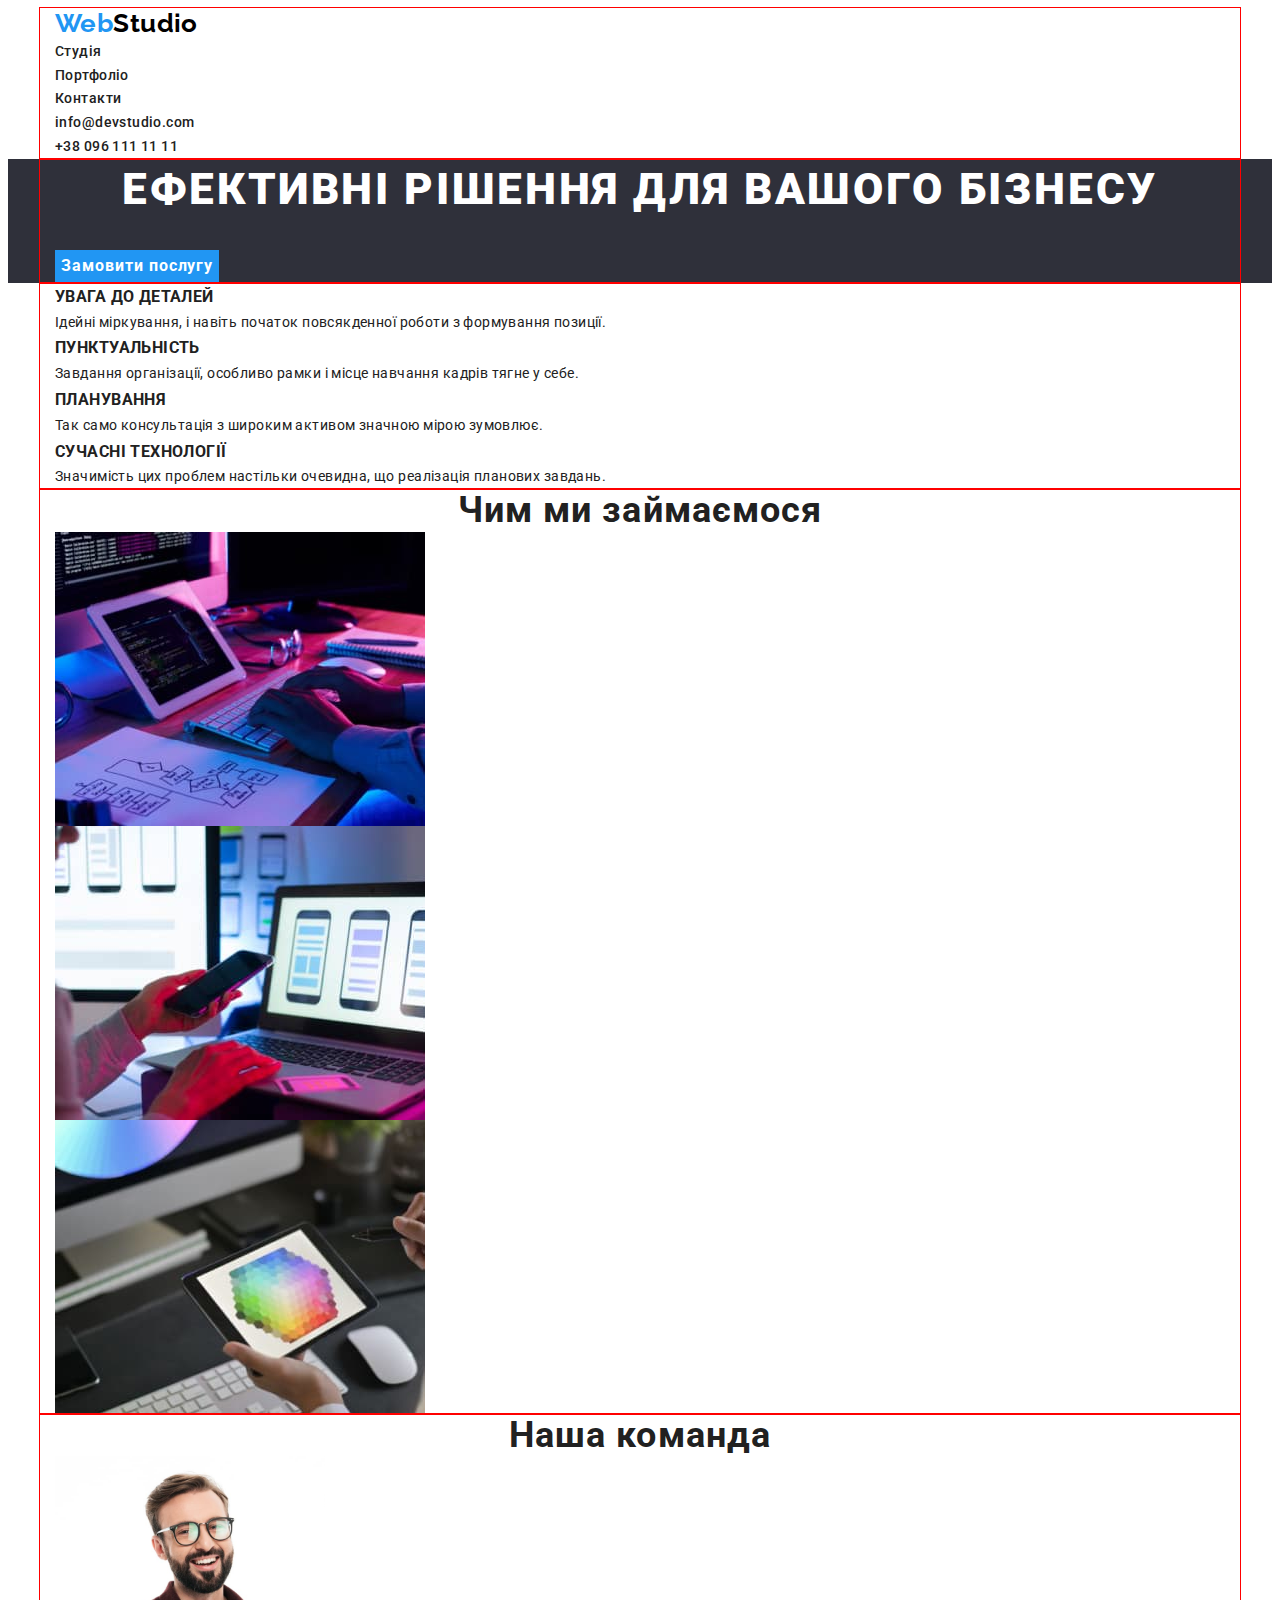
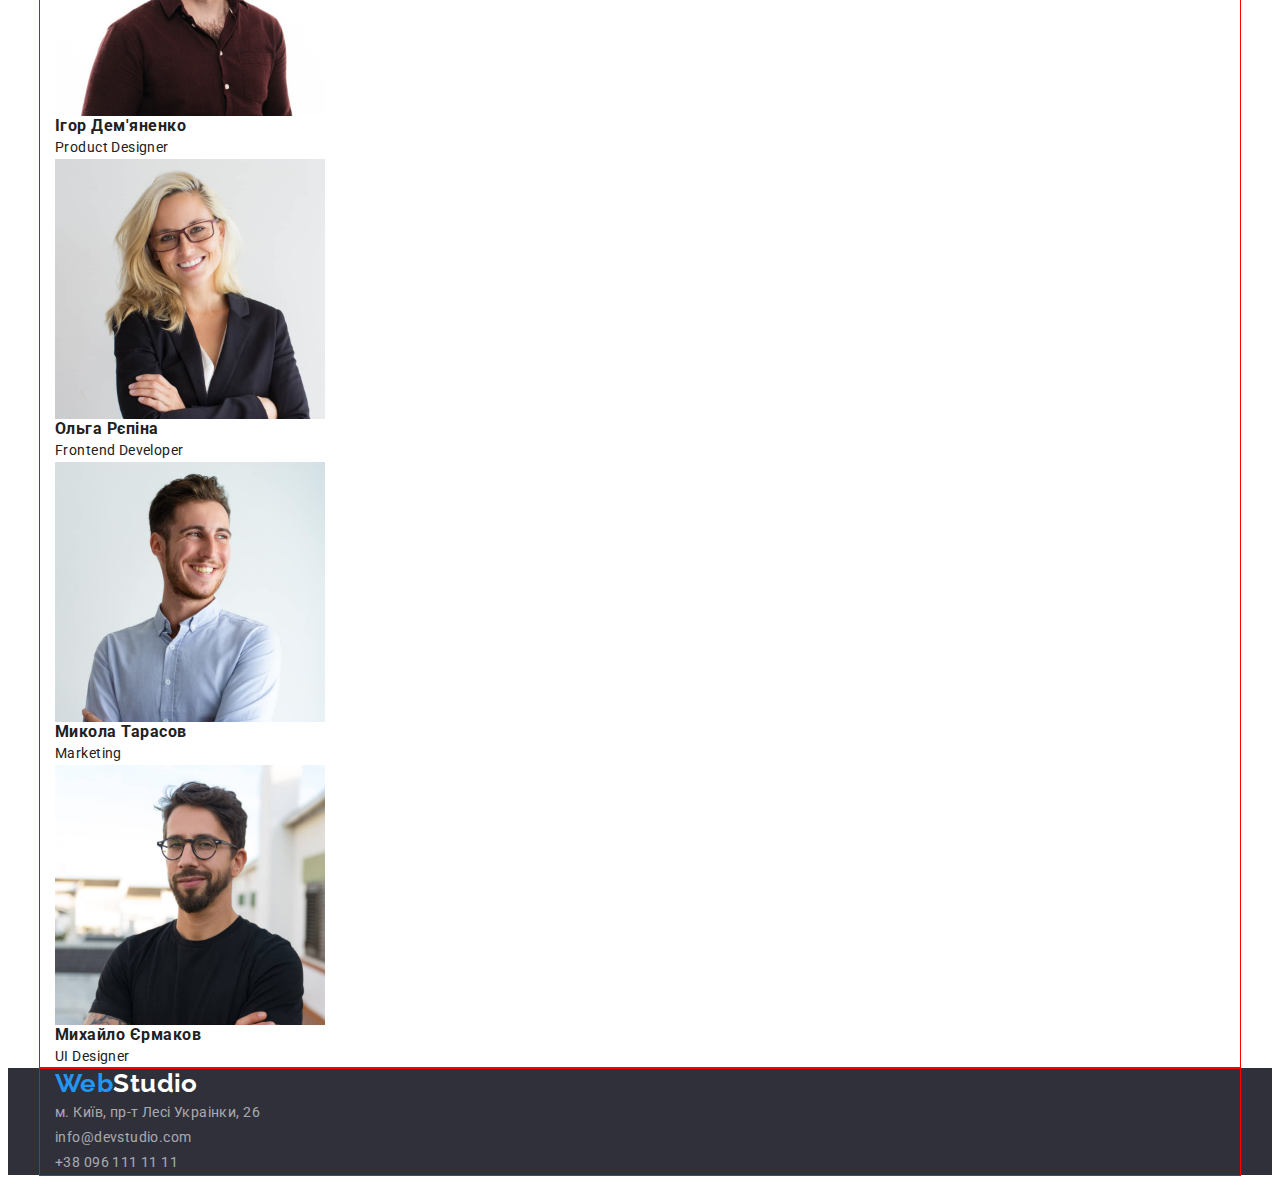
==== index.html @ 38fcde2e "css коменти" ====
<!DOCTYPE html>
<html lang="uk">
  <head>
    <meta charset="UTF-8" />
    <meta http-equiv="X-UA-Compatible" content="IE=edge" />
    <meta name="viewport" content="width=device-width, initial-scale=1.0" />
    <title>WebStudio</title>
    <link rel="preconnect" href="https://fonts.googleapis.com" />
    <link rel="preconnect" href="https://fonts.gstatic.com" crossorigin />
    <link
      href="https://fonts.googleapis.com/css2?family=Raleway:wght@700&family=Roboto:wght@400;500;700;900&display=swap"
      rel="stylesheet"
    />
    <link rel="stylesheet" href="./css/style.css" />
  </head>

  <body>
    <!------------ header ------------->
    <header class="header">
      <div class="container">
        <nav class="header-nav">
          <a class="link logo" href="/"
            >Web<span class="logo-blac">Studio</span></a
          >
          <ul class="list header-list">
            <li class="header-item">
              <a class="link header-link" href="./index.html">Студія</a>
            </li>
            <li class="header-item">
              <a class="link header-link" href="./portfolio.html">Портфоліо</a>
            </li>
            <li class="header-item">
              <a class="link header-link" href="#">Контакти</a>
            </li>
          </ul>
        </nav>
        <ul class="list header-list">
          <li class="header-item">
            <a class="link header-link" href="mailto:info@devstudio.com"
              >info@devstudio.com</a
            >
          </li>
          <li class="header-item">
            <a class="link header-link" href="tel:+380961111111"
              >+38 096 111 11 11</a
            >
          </li>
        </ul>
      </div>
    </header>

    <main>
      <!------------ hero ------------->
      <section class="hero">
        <div class="container">
          <h1 class="hero-title">Ефективні рішення для вашого бізнесу</h1>

          <button class="btn hero-btn" type="button">Замовити послугу</button>
        </div>
      </section>
      <!------------ Features ------------->
      <section class="Features">
        <div class="container">
          <!------------ Невидимий заголовок ----------->
          <h2 class="Features-titel visually-hidden">Наші особливості</h2>
          <ul class="list features-list">
            <li class="features-item">
              <h3 class="features-subtitel">УВАГА ДО ДЕТАЛЕЙ</h3>
              <p class="features-text">
                Ідейні міркування, і навіть початок повсякденної роботи з
                формування позиції.
              </p>
            </li>
            <li class="features-item">
              <h3 class="features-subtitel">ПУНКТУАЛЬНІСТЬ</h3>
              <p class="features-text">
                Завдання організації, особливо рамки і місце навчання кадрів
                тягне у себе.
              </p>
            </li>
            <li class="features-item">
              <h3 class="features-subtitel">ПЛАНУВАННЯ</h3>
              <p class="features-text">
                Так само консультація з широким активом значною мірою зумовлює.
              </p>
            </li>
            <li class="features-item">
              <h3 class="features-subtitel">СУЧАСНІ ТЕХНОЛОГІЇ</h3>
              <p class="features-text">
                Значимість цих проблем настільки очевидна, що реалізація
                планових завдань.
              </p>
            </li>
          </ul>
        </div>
      </section>
      <!------------ workers ------------->
      <section class="workers">
        <div class="container">
          <h2 class="workers-titel">Чим ми займаємося</h2>
          <ul class="list workers-list">
            <li class="workers-item">
              <img
                src="./images/workers/box1.jpg"
                alt="процес роботи над версткою коду сторінки"
                width="370"
              />
            </li>
            <li class="workers-item">
              <img
                src="./images/workers/box2.jpg"
                alt="процес роботи над оформленням сторінки"
                width="370"
              />
            </li>
            <li class="workers-item">
              <img
                src="./images/workers/box3.jpg"
                alt="процес роботи над дизайном сторінки"
                width="370"
              />
            </li>
          </ul>
        </div>
      </section>
      <!------------ team ------------->
      <section class="team">
        <div class="container">
          <h2 class="team-titel">Наша команда</h2>
          <ul class="list team-list">
            <li class="team-item team-background">
              <img
                class="team-img"
                src="./images/team/1img.jpg"
                alt="чоловік в окулярах з бородою в бордовій сорочці"
                width="270"
              />
              <h3 class="team-subtitel">Ігор Дем'яненко</h3>
              <p class="team-text">Product Designer</p>
            </li>
            <li class="team-item team-background">
              <img
                class="team-img"
                src="./images/team/2img.jpg"
                alt="гарна білява жінка в чорному жекеті"
                width="270"
              />
              <h3 class="team-subtitel">Ольга Рєпіна</h3>
              <p class="team-text">Frontend Developer</p>
            </li>
            <li class="team-item team-background">
              <img
                class="team-img"
                src="./images/team/3img.jpg"
                alt="чоловік в блакитній сорочці без окулярів і борди"
                width="270"
              />
              <h3 class="team-subtitel">Микола Тарасов</h3>
              <p class="team-text">Marketing</p>
            </li>
            <li class="team-item team-background">
              <img
                class="team-img"
                src="./images/team/4img.jpg"
                alt="чоловік в окулярах з бородою в чорній футболці"
                width="270"
              />
              <h3 class="team-subtitel">Михайло Єрмаков</h3>
              <p class="team-text">UI Designer</p>
            </li>
          </ul>
        </div>
      </section>
    </main>

    <!------------footer ------------>

    <footer class="footer">
      <div class="container">
        <a class="link logo" href="/"
          >Web<span class="logo-whayte">Studio</span></a
        >
        <address class="address">
          <ul class="list footer-list">
            <li class="footer-item">
              <a
                class="link footer-link"
                href="https://goo.gl/maps/CPtrU1FHBa2aNyZL9"
                target="_blank"
                rel="noopener noreferrer nofollow"
                >м. Київ, пр-т Лесі Украінки, 26</a
              >
            </li>
            <li class="footer-item">
              <a class="link footer-link" href="mailto:info@devstudio.com"
                >info@devstudio.com</a
              >
            </li>
            <li class="footer-item">
              <a class="link footer-link" href="tel:+380961111111"
                >+38 096 111 11 11</a
              >
            </li>
          </ul>
        </address>
      </div>
    </footer>
  </body>
</html>
---- css/style.css ----
:root {
  --color-brand: #2196f3;
  --color-text: #212121;
  --color-cap-text: #f5f5f5;
  --color-second-text: #757575;
  --background-premiori: #2f303a;
  --background-white: #ffffff;
  --background-gray: #f5f4fa;
  --color-white-text: #ffffff;
  --card-background: rgba(255, 255, 255, 1);
  --button: rgba(33, 150, 243, 1);
}

body {
  color: var(--color-text);
  font-family: "Roboto", sans-serif;
  font-size: 14px;
  line-height: 1.7;
  letter-spacing: 0.03em;
}

.list {
  list-style: none;
}
.link {
  text-decoration: none;
}
.link:hover,
.link:focus {
  color: rgba(33, 150, 243, 1);
}
ul,
ol {
  margin: 0;
  padding: 0;
}
p,
h1,
h2,
h3,
h4,
h5,
h6 {
  margin: 0;
}
img {
  display: block;
}
.container {
  width: 1170px;
  padding: 0 15px;
  margin: 0 auto;
  outline: 1px solid red;
}

/* --------common styles----------- */
.btn {
  background-color: var(--color-brand);
  color: rgba(255, 255, 255, 1);
  font-family: inherit;
  font-style: normal;
  font-weight: 700;
  font-size: 16px;
  line-height: 1.9;
  display: flex;
  align-items: center;
  text-align: center;
  letter-spacing: 0.06em;
  cursor: pointer;
  border: none;
}
.btn:hover,
.btn:focus {
  background-color: #188ce8;
}

/* -------------header------------- */
.header-nav {
  color: var(--background-white);
  background-color: var(--background-white);
  font-family: inherit;
}
.logo {
  color: var(--color-brand);
  font-family: "Raleway", sans-serif;
  font-weight: 700;
  font-size: 26px;
  line-height: 1.2;
}
.logo-blac {
  color: #000000;
}
.header-link {
  color: rgba(33, 33, 33, 1);
  font-weight: 500;
  font-family: inherit;
}

/* ----------hero---------- */
.hero {
  background-color: var(--background-premiori);
}
.hero-title {
  color: rgba(255, 255, 255, 1);
  font-weight: 900;
  font-size: 44px;
  line-height: 1.4;
  text-align: center;
  letter-spacing: 0.06em;
  text-transform: uppercase;
  margin-bottom: 30px;
}

/* ----------Features---------- */
/* portfolio-titel */
.visually-hidden {
  position: absolute;
  white-space: nowrap;
  width: 1px;
  height: 1px;
  overflow: hidden;
  border: 0;
  padding: 0;
  clip: rect(0 0 0 0);
  clip-path: inset(50%);
  margin: -1px;
}
.Features-subtitel {
  color: var(--color-text);
  font-weight: 700;
  font-size: 14px;
  line-height: 1.1;
  letter-spacing: 0.03em;
  text-transform: uppercase;
}
.Features-text {
  color: var(--color-second-text);
  font-size: 14px;
  line-height: 1.7;
  letter-spacing: 0.03em;
}

/* ------------ workers ------------*/
.workers-titel {
  color: var(--color-text);
  font-weight: 700;
  font-size: 36px;
  line-height: 1.2;
  text-align: center;
  letter-spacing: 0.03em;
}

/* ------------ team ------------ */
.team-titel {
  color: var(--color-text);
  font-weight: 700;
  font-size: 36px;
  line-height: calc(42 / 36);
  text-align: center;
  letter-spacing: 0.03em;
  color: var(--color-text);
}
.team-subtitel {
  color: var(--color-text);
  font-size: 16px;
  line-height: 1.2;

  letter-spacing: 0.03em;
}
/*-------- background team card ---------*/
.team-background {
  background-color: var(--card-background);
}

/*  ------------footer ------------ */
.footer {
  background-color: var(--background-premiori);
}
.logo-whayte {
  color: #ffffff;
}
.footer-link {
  color: rgba(255, 255, 255, 0.6);
  font-size: 14px;
  line-height: calc(24 / 14);
  letter-spacing: 0.03em;
  font-style: normal;
}

/* ------------Portfolio------------ */

.btn-filters-list {
  margin-bottom: 50px;
}
.background-portfolio {
  background-color: var(--card-background);
}
.portfolio-sabtitel {
  color: var(--color-text);
  font-weight: 700;
  font-size: 18px;
  line-height: calc(36 / 18);
  letter-spacing: 0.06em;
}
.Portfolio-text {
  font-size: 16px;
  line-height: calc(30 / 16);
  letter-spacing: 0.03em;
}
.Portfolio-list {
  margin: 94px auto;
}
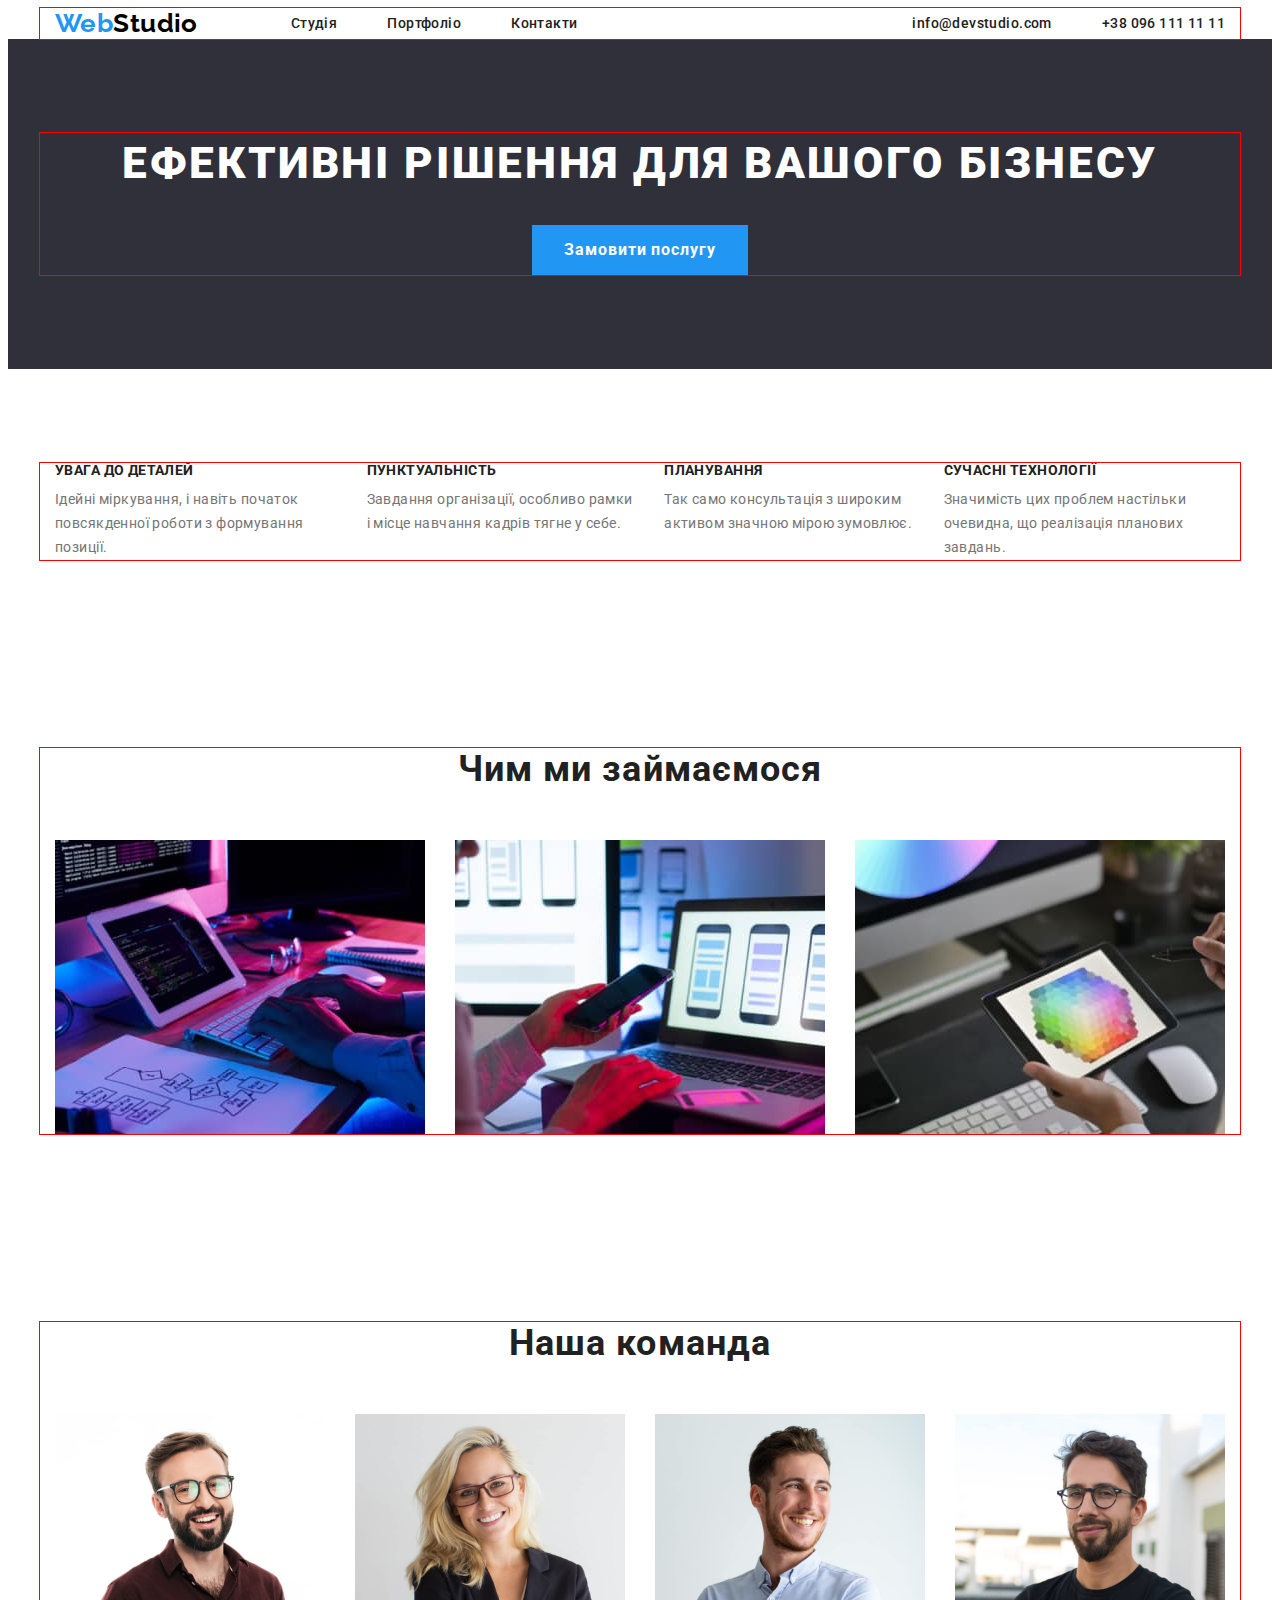
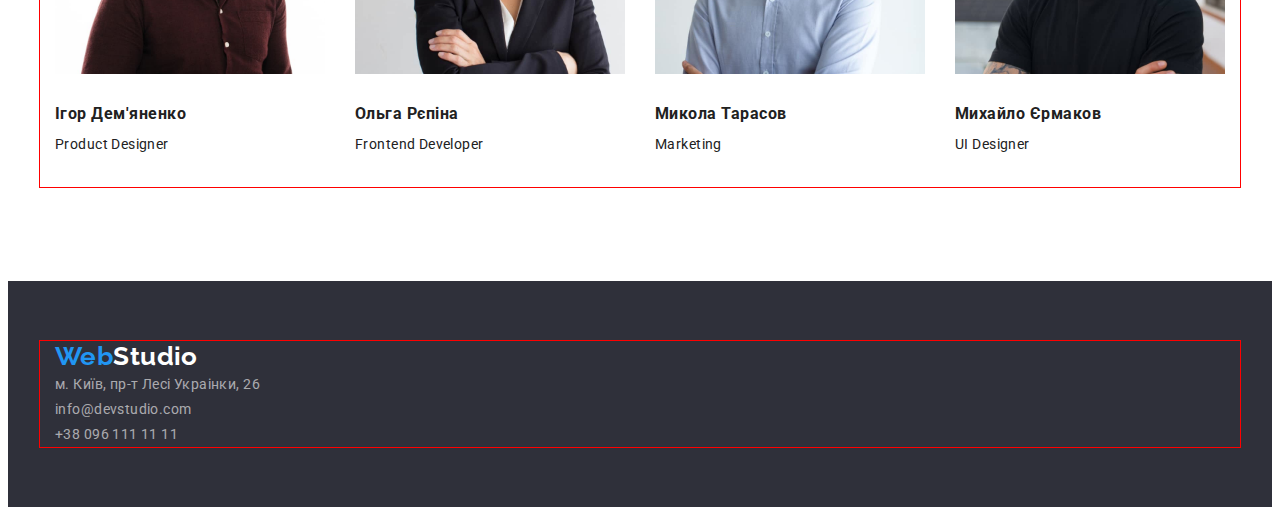
==== commit 46a75a27: "додав флекси" ====
--- a/index.html
+++ b/index.html
@@ -18,10 +18,10 @@
     <!------------ header ------------->
     <header class="header">
       <div class="container">
-        <nav class="header-nav">
-          <a class="link logo" href="/"
+        <a class="link logo" href="/"
             >Web<span class="logo-blac">Studio</span></a
           >
+        <nav class="header-nav">
           <ul class="list header-list">
             <li class="header-item">
               <a class="link header-link" href="./index.html">Студія</a>
@@ -51,7 +51,8 @@
 
     <main>
       <!------------ hero ------------->
-      <section class="hero">
+      <section class="section hero">
+
         <div class="container">
           <h1 class="hero-title">Ефективні рішення для вашого бізнесу</h1>
 
@@ -59,10 +60,10 @@
         </div>
       </section>
       <!------------ Features ------------->
-      <section class="Features">
+      <section class="section Features">
         <div class="container">
           <!------------ Невидимий заголовок ----------->
-          <h2 class="Features-titel visually-hidden">Наші особливості</h2>
+          <h2 class="features-titel visually-hidden">Наші особливості</h2>
           <ul class="list features-list">
             <li class="features-item">
               <h3 class="features-subtitel">УВАГА ДО ДЕТАЛЕЙ</h3>
@@ -95,7 +96,7 @@
         </div>
       </section>
       <!------------ workers ------------->
-      <section class="workers">
+      <section class="section workers">
         <div class="container">
           <h2 class="workers-titel">Чим ми займаємося</h2>
           <ul class="list workers-list">
@@ -124,7 +125,7 @@
         </div>
       </section>
       <!------------ team ------------->
-      <section class="team">
+      <section class="section team">
         <div class="container">
           <h2 class="team-titel">Наша команда</h2>
           <ul class="list team-list">
--- a/css/style.css
+++ b/css/style.css
@@ -73,8 +73,13 @@
 .btn:focus {
   background-color: #188ce8;
 }
+.section {
+  padding-top: 94px;
+  padding-bottom: 94px;
+}
 
 /* -------------header------------- */
+
 .header-nav {
   color: var(--background-white);
   background-color: var(--background-white);
@@ -86,10 +91,23 @@
   font-weight: 700;
   font-size: 26px;
   line-height: 1.2;
+  margin-right: 93px;
 }
 .logo-blac {
   color: #000000;
 }
+.header > .container {
+  display: flex;
+  align-items: center;
+}
+.header-list {
+  display: flex;
+  margin-left: auto;
+}
+.header-item:not(:last-child) {
+  margin-right: 50px;
+}
+
 .header-link {
   color: rgba(33, 33, 33, 1);
   font-weight: 500;
@@ -109,6 +127,12 @@
   letter-spacing: 0.06em;
   text-transform: uppercase;
   margin-bottom: 30px;
+}
+.hero-btn {
+  min-width: 216px;
+  height: 50px;
+  margin: 30px auto 0;
+  display: block;
 }
 
 /* ----------Features---------- */
@@ -125,15 +149,22 @@
   clip-path: inset(50%);
   margin: -1px;
 }
-.Features-subtitel {
+.features-list {
+  display: flex;
+}
+.features-item:not(:last-child) {
+  margin-right: 30px;
+}
+.features-subtitel {
   color: var(--color-text);
   font-weight: 700;
   font-size: 14px;
   line-height: 1.1;
   letter-spacing: 0.03em;
   text-transform: uppercase;
-}
-.Features-text {
+  margin-bottom: 10px;
+}
+.features-text {
   color: var(--color-second-text);
   font-size: 14px;
   line-height: 1.7;
@@ -145,9 +176,16 @@
   color: var(--color-text);
   font-weight: 700;
   font-size: 36px;
-  line-height: 1.2;
-  text-align: center;
-  letter-spacing: 0.03em;
+  line-height: calc(42 / 36);
+  text-align: center;
+  letter-spacing: 0.03em;
+  margin-bottom: 50px;
+}
+.workers-list {
+  display: flex;
+}
+.workers-item:not(:last-child) {
+  margin-right: 30px;
 }
 
 /* ------------ team ------------ */
@@ -158,14 +196,28 @@
   line-height: calc(42 / 36);
   text-align: center;
   letter-spacing: 0.03em;
-  color: var(--color-text);
-}
+  margin-bottom: 50px;
+}
+.team-list {
+  display: flex;
+}
+
 .team-subtitel {
   color: var(--color-text);
   font-size: 16px;
   line-height: 1.2;
-
-  letter-spacing: 0.03em;
+  letter-spacing: 0.03em;
+  margin-bottom: 10px;
+}
+
+.team-img {
+  margin-bottom: 30px;
+}
+.team-item {
+  padding-bottom: 30px;
+}
+.team-item:not(:last-child) {
+  margin-right: 30px;
 }
 /*-------- background team card ---------*/
 .team-background {
@@ -175,7 +227,10 @@
 /*  ------------footer ------------ */
 .footer {
   background-color: var(--background-premiori);
-}
+  padding-top: 60px;
+  padding-bottom: 60px;
+}
+
 .logo-whayte {
   color: #ffffff;
 }
@@ -202,11 +257,11 @@
   line-height: calc(36 / 18);
   letter-spacing: 0.06em;
 }
-.Portfolio-text {
+.portfolio-text {
   font-size: 16px;
   line-height: calc(30 / 16);
   letter-spacing: 0.03em;
 }
-.Portfolio-list {
+.portfolio-list {
   margin: 94px auto;
-}
+}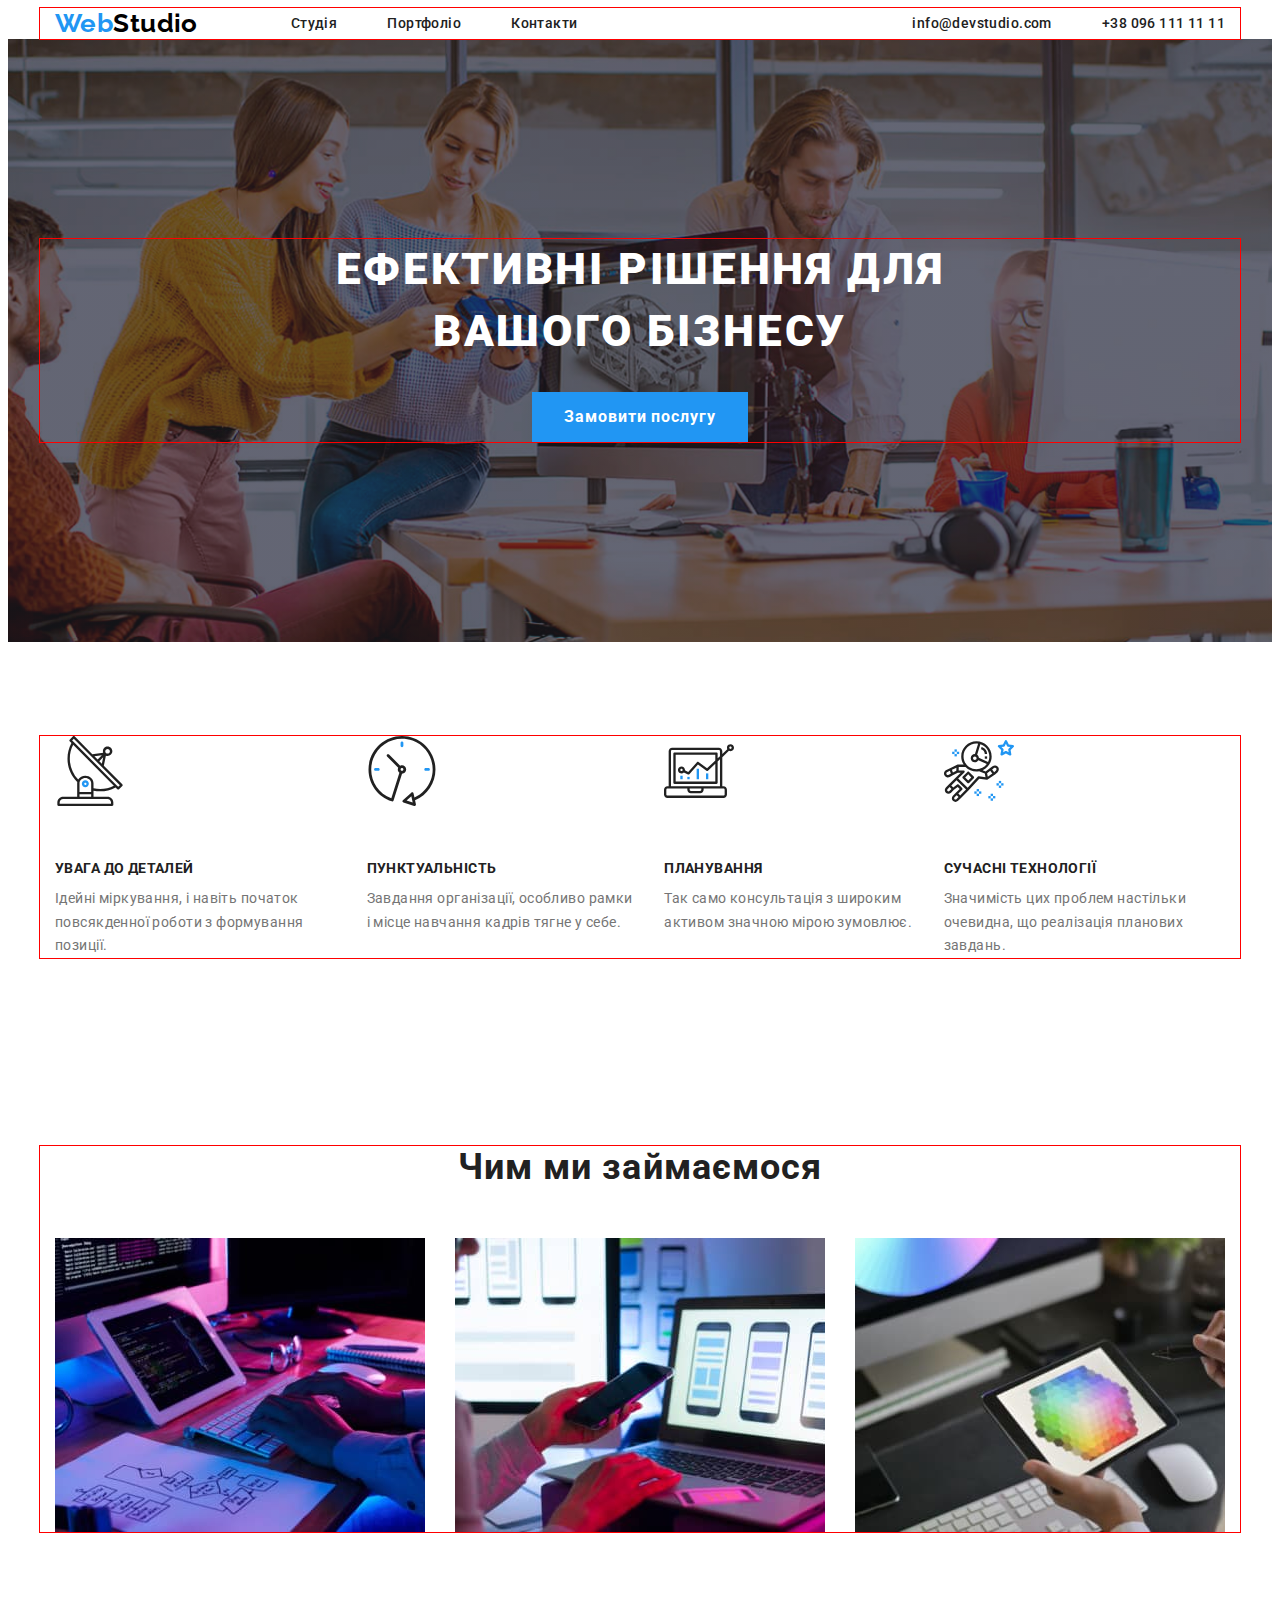
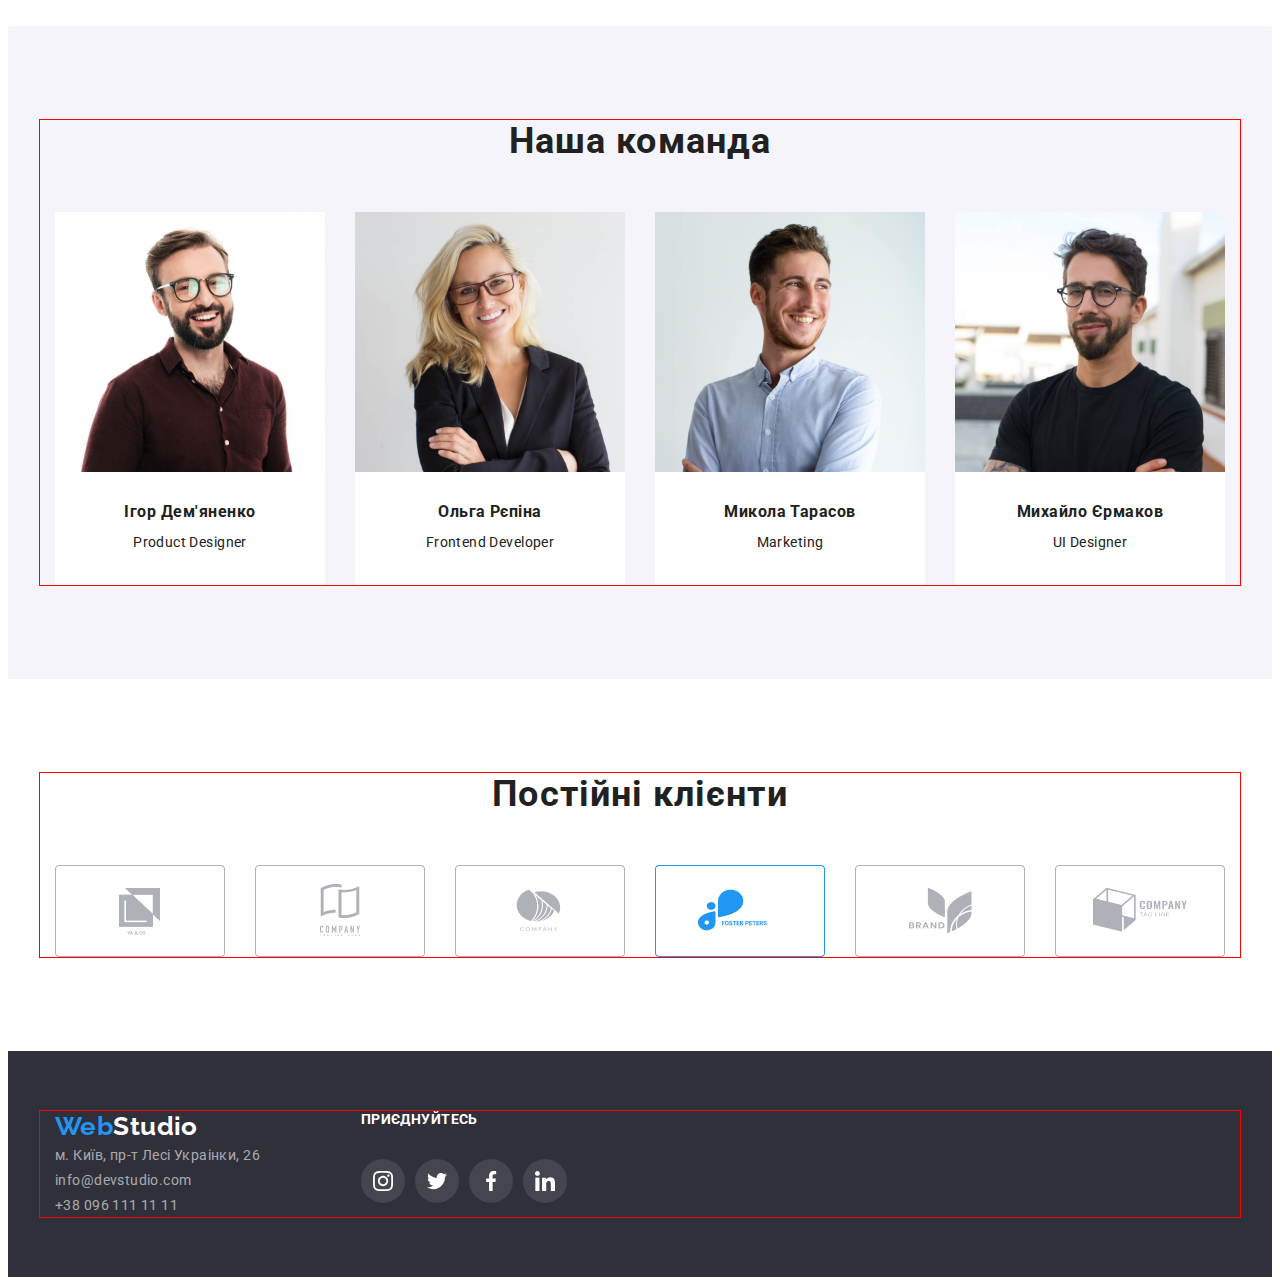
==== commit 023582bb: "флекси свг" ====
--- a/index.html
+++ b/index.html
@@ -19,8 +19,8 @@
     <header class="header">
       <div class="container">
         <a class="link logo" href="/"
-            >Web<span class="logo-blac">Studio</span></a
-          >
+          >Web<span class="logo-blac">Studio</span></a
+        >
         <nav class="header-nav">
           <ul class="list header-list">
             <li class="header-item">
@@ -52,9 +52,8 @@
     <main>
       <!------------ hero ------------->
       <section class="section hero">
-
-        <div class="container">
-          <h1 class="hero-title">Ефективні рішення для вашого бізнесу</h1>
+        <div class="container">
+          <h1 class="hero-title">Ефективні рішення для<br />вашого бізнесу</h1>
 
           <button class="btn hero-btn" type="button">Замовити послугу</button>
         </div>
@@ -66,6 +65,11 @@
           <h2 class="features-titel visually-hidden">Наші особливості</h2>
           <ul class="list features-list">
             <li class="features-item">
+              <img
+                class="features-img"
+                src="./images/features/antenna.svg"
+                alt=""
+              />
               <h3 class="features-subtitel">УВАГА ДО ДЕТАЛЕЙ</h3>
               <p class="features-text">
                 Ідейні міркування, і навіть початок повсякденної роботи з
@@ -73,6 +77,11 @@
               </p>
             </li>
             <li class="features-item">
+              <img
+                class="features-img"
+                src="./images/features/clock.svg"
+                alt=""
+              />
               <h3 class="features-subtitel">ПУНКТУАЛЬНІСТЬ</h3>
               <p class="features-text">
                 Завдання організації, особливо рамки і місце навчання кадрів
@@ -80,12 +89,22 @@
               </p>
             </li>
             <li class="features-item">
+              <img
+                class="features-img"
+                src="./images/features/diagram.svg"
+                alt=""
+              />
               <h3 class="features-subtitel">ПЛАНУВАННЯ</h3>
               <p class="features-text">
                 Так само консультація з широким активом значною мірою зумовлює.
               </p>
             </li>
             <li class="features-item">
+              <img
+                class="features-img"
+                src="./images/features/astronaut.svg"
+                alt=""
+              />
               <h3 class="features-subtitel">СУЧАСНІ ТЕХНОЛОГІЇ</h3>
               <p class="features-text">
                 Значимість цих проблем настільки очевидна, що реалізація
@@ -136,8 +155,10 @@
                 alt="чоловік в окулярах з бородою в бордовій сорочці"
                 width="270"
               />
+              <div class="paddig-team">
               <h3 class="team-subtitel">Ігор Дем'яненко</h3>
               <p class="team-text">Product Designer</p>
+            </div>
             </li>
             <li class="team-item team-background">
               <img
@@ -146,8 +167,10 @@
                 alt="гарна білява жінка в чорному жекеті"
                 width="270"
               />
+              <div class="paddig-team">
               <h3 class="team-subtitel">Ольга Рєпіна</h3>
               <p class="team-text">Frontend Developer</p>
+              </div>
             </li>
             <li class="team-item team-background">
               <img
@@ -156,8 +179,10 @@
                 alt="чоловік в блакитній сорочці без окулярів і борди"
                 width="270"
               />
+              <div class="paddig-team">
               <h3 class="team-subtitel">Микола Тарасов</h3>
               <p class="team-text">Marketing</p>
+            </div>
             </li>
             <li class="team-item team-background">
               <img
@@ -166,8 +191,35 @@
                 alt="чоловік в окулярах з бородою в чорній футболці"
                 width="270"
               />
+              <div class="paddig-team">
               <h3 class="team-subtitel">Михайло Єрмаков</h3>
               <p class="team-text">UI Designer</p>
+            </div>
+            </li>
+          </ul>
+        </div>
+      </section>
+      <section class="section client">
+        <div class="container">
+          <h2 class="client-titel">Постійні клієнти</h2>
+          <ul class="list client-list">
+            <li class="customers-item">
+              <img src="./images/client/Client1.png" alt="" />
+            </li>
+            <li class="customers-item">
+              <img src="./images/client/Client2.png" alt="" />
+            </li>
+            <li class="customers-item">
+              <img src="./images/client/Client3.png" alt="" />
+            </li>
+            <li class="customers-item">
+              <img src="./images/client/Client4.png" alt="" />
+            </li>
+            <li class="customers-item">
+              <img src="./images/client/Client5.png" alt="" />
+            </li>
+            <li class="customers-item">
+              <img src="./images/client/Client6.png" alt="" />
             </li>
           </ul>
         </div>
@@ -178,32 +230,54 @@
 
     <footer class="footer">
       <div class="container">
-        <a class="link logo" href="/"
-          >Web<span class="logo-whayte">Studio</span></a
-        >
-        <address class="address">
-          <ul class="list footer-list">
-            <li class="footer-item">
-              <a
-                class="link footer-link"
-                href="https://goo.gl/maps/CPtrU1FHBa2aNyZL9"
-                target="_blank"
-                rel="noopener noreferrer nofollow"
-                >м. Київ, пр-т Лесі Украінки, 26</a
-              >
-            </li>
-            <li class="footer-item">
-              <a class="link footer-link" href="mailto:info@devstudio.com"
-                >info@devstudio.com</a
-              >
-            </li>
-            <li class="footer-item">
-              <a class="link footer-link" href="tel:+380961111111"
-                >+38 096 111 11 11</a
-              >
-            </li>
-          </ul>
-        </address>
+        <div class="footer-wrap">
+          <div>
+          <a class="link logo" href="/"
+            >Web<span class="logo-whayte">Studio</span></a
+          >
+          <address class="address">
+            <ul class="list footer-list">
+              <li class="footer-item">
+                <a
+                  class="link footer-link"
+                  href="https://goo.gl/maps/CPtrU1FHBa2aNyZL9"
+                  target="_blank"
+                  rel="noopener noreferrer nofollow"
+                  >м. Київ, пр-т Лесі Украінки, 26</a
+                >
+              </li>
+              <li class="footer-item">
+                <a class="link footer-link" href="mailto:info@devstudio.com"
+                  >info@devstudio.com</a
+                >
+              </li>
+              <li class="footer-item">
+                <a class="link footer-link" href="tel:+380961111111"
+                  >+38 096 111 11 11</a
+                >
+              </li>
+            </ul>
+          </address>
+        </div>
+        <div>
+          <div class="socials">
+            <h2 class="socials-titel">приєднуйтесь</h2>
+            <ul class="list socials-list">
+              <li class="socials-icon-item">
+                <a class="cocials-link" href=""><img src="./images/icon/instagram.svg" alt="" /></a>
+              </li>
+              <li class="socials-icon-item">
+                <a class="cocials-link" href=""><img src="./images/icon/twitter.svg" alt="" /></a>
+              </li>
+              <li class="socials-icon-item">
+                <a class="cocials-link" href=""><img src="./images/icon/facebook.svg" alt="" /></a>
+              </li>
+              <li class="socials-icon-item">
+                <a class="cocials-link" href=""><img src="./images/icon/linkedin.svg" alt="" /></a>
+              </li>
+            </ul>
+          </div>
+        </div>
       </div>
     </footer>
   </body>
--- a/css/style.css
+++ b/css/style.css
@@ -104,6 +104,10 @@
   display: flex;
   margin-left: auto;
 }
+/* .header-list::before {
+  margin-right: 10px;
+  background-image: url(../images/header/smartphone.png);
+} */
 .header-item:not(:last-child) {
   margin-right: 50px;
 }
@@ -116,7 +120,18 @@
 
 /* ----------hero---------- */
 .hero {
+  max-width: 1600px;
+  margin-left: auto;
+  margin-right: auto;
   background-color: var(--background-premiori);
+  background-image: linear-gradient(rgba(47, 48, 58, 0.4),
+  rgba(47, 48, 58, 0.4)),
+   url(../images/hero/Img.png);
+  background-repeat: no-repeat;
+  background-size: cover;
+  background-position: center;
+  padding-top: 200px;
+  padding-bottom: 200px;
 }
 .hero-title {
   color: rgba(255, 255, 255, 1);
@@ -149,12 +164,24 @@
   clip-path: inset(50%);
   margin: -1px;
 }
+.features-img {
+  margin-bottom: 55px;
+  }
+/* .bg-feeatures {
+  background-color: #F5F4FA;
+  width: 270px;
+  height: 120px;
+  border-radius: 4px;
+  padding: 25px 100px;
+} */
 .features-list {
   display: flex;
-}
-.features-item:not(:last-child) {
+  gap: 30px;
+  
+}
+/* .features-item:not(:last-child) {
   margin-right: 30px;
-}
+} */
 .features-subtitel {
   color: var(--color-text);
   font-weight: 700;
@@ -183,12 +210,19 @@
 }
 .workers-list {
   display: flex;
-}
-.workers-item:not(:last-child) {
+  gap: 30px;
+}
+/* .workers-item:not(:last-child) {
   margin-right: 30px;
+} */
+.workers-item {
+  width: 370px;
 }
 
 /* ------------ team ------------ */
+.team {
+  background-color: #F5F4FA;
+}
 .team-titel {
   color: var(--color-text);
   font-weight: 700;
@@ -200,6 +234,11 @@
 }
 .team-list {
   display: flex;
+  gap: 30px;
+}
+.paddig-team {
+  padding: 30px 10px;
+  text-align: center;
 }
 
 .team-subtitel {
@@ -211,17 +250,32 @@
 }
 
 .team-img {
-  margin-bottom: 30px;
+  
 }
 .team-item {
-  padding-bottom: 30px;
-}
-.team-item:not(:last-child) {
+  width: 270px;
+  
+}
+/* .team-item:not(:last-child) {
   margin-right: 30px;
-}
+} */
 /*-------- background team card ---------*/
 .team-background {
   background-color: var(--card-background);
+}
+/* ------------client------------ */
+.client-titel {
+  font-weight: 700;
+  font-size: 36px;
+  line-height: calc(42 / 36);
+  text-align: center;
+  letter-spacing: 0.03em;
+  color: #212121;
+}
+.client-list {
+  display: flex;
+  gap: 30px;
+  padding-top: 50px;
 }
 
 /*  ------------footer ------------ */
@@ -241,14 +295,68 @@
   letter-spacing: 0.03em;
   font-style: normal;
 }
+.socials-titel {
+  font-weight: 700;
+  font-size: 14px;
+  line-height: 16px;
+  letter-spacing: 0.03em;
+  text-transform: uppercase;
+  color: #FFFFFF;
+  margin-bottom: 32px;
+}
+.socials-list {
+  display: flex;
+  gap: 10px;
+  
+}
+.socials-icon-item {
+  width: 44px;
+  height: 44px;
+  
+}
+.socials-icon-item :hover,
+.socials-icon-item :focus {
+  background-color: #2196F3;
+}
+.cocials-link {
+  display: flex;
+  align-items: center;
+  justify-content: center;
+  width: 100%;
+  height: 100%;
+  background-color: rgba(255, 255, 255, 0.1);;
+  border-radius: 50px;
+}
+.footer-wrap {
+  display: flex;
+ 
+  gap: 70px;
+}
 
 /* ------------Portfolio------------ */
 
+.btn-filters {
+  color: #212121;
+  background-color: #F5F4FA;;
+  border-radius: 4px;
+}
 .btn-filters-list {
   margin-bottom: 50px;
+  display: flex;
+  /* gap: 8px; */
+  justify-content: center;
+}
+.btn-filters-item:not(:last-child) {
+margin-right: 8px;
 }
 .background-portfolio {
+  width: 370px;
   background-color: var(--card-background);
+}
+.portfolio-card-border {
+    padding: 20px 24px;
+    border: 1px solid rgba(238, 238, 238, 1);
+    border-top: none;
 }
 .portfolio-sabtitel {
   color: var(--color-text);
@@ -263,5 +371,9 @@
   letter-spacing: 0.03em;
 }
 .portfolio-list {
-  margin: 94px auto;
+  width: 1170;
+  display: flex;
+  flex-wrap: wrap;
+  gap: 30px;
+  margin-top:34px ;
 }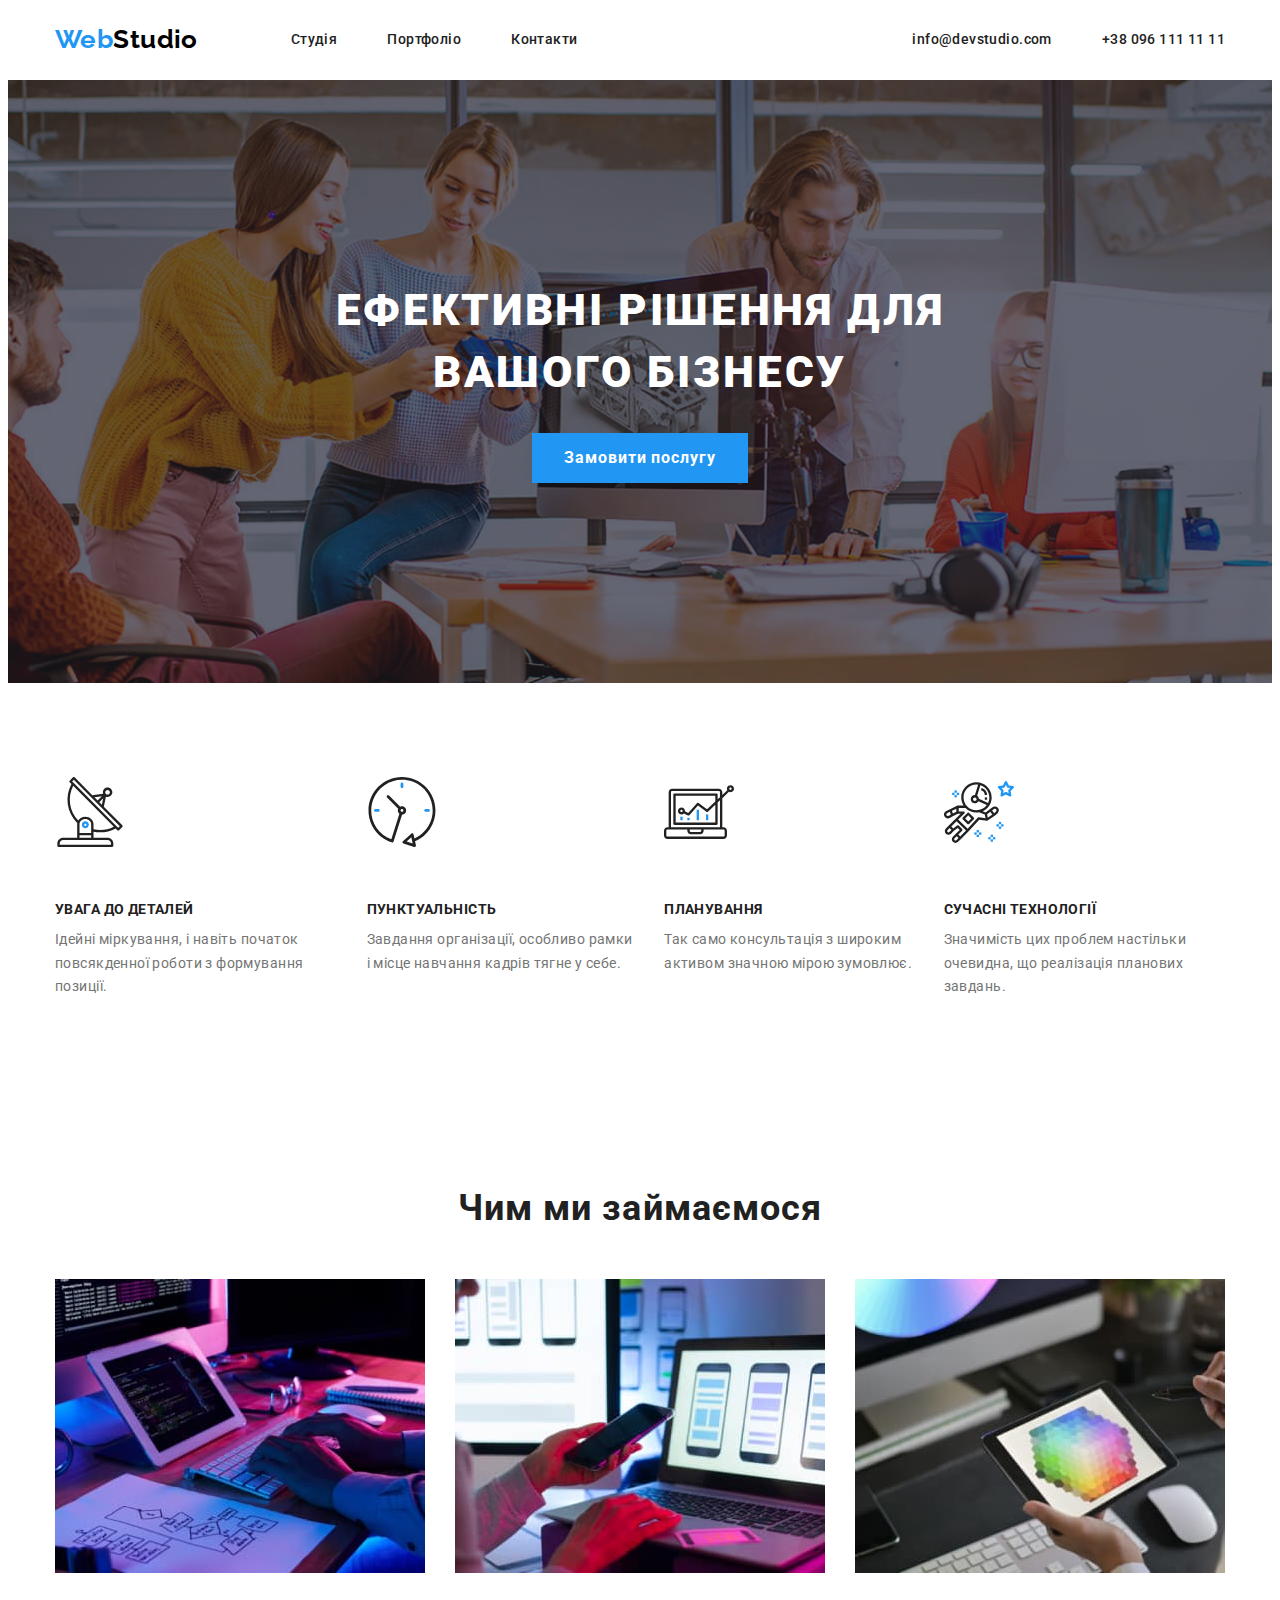
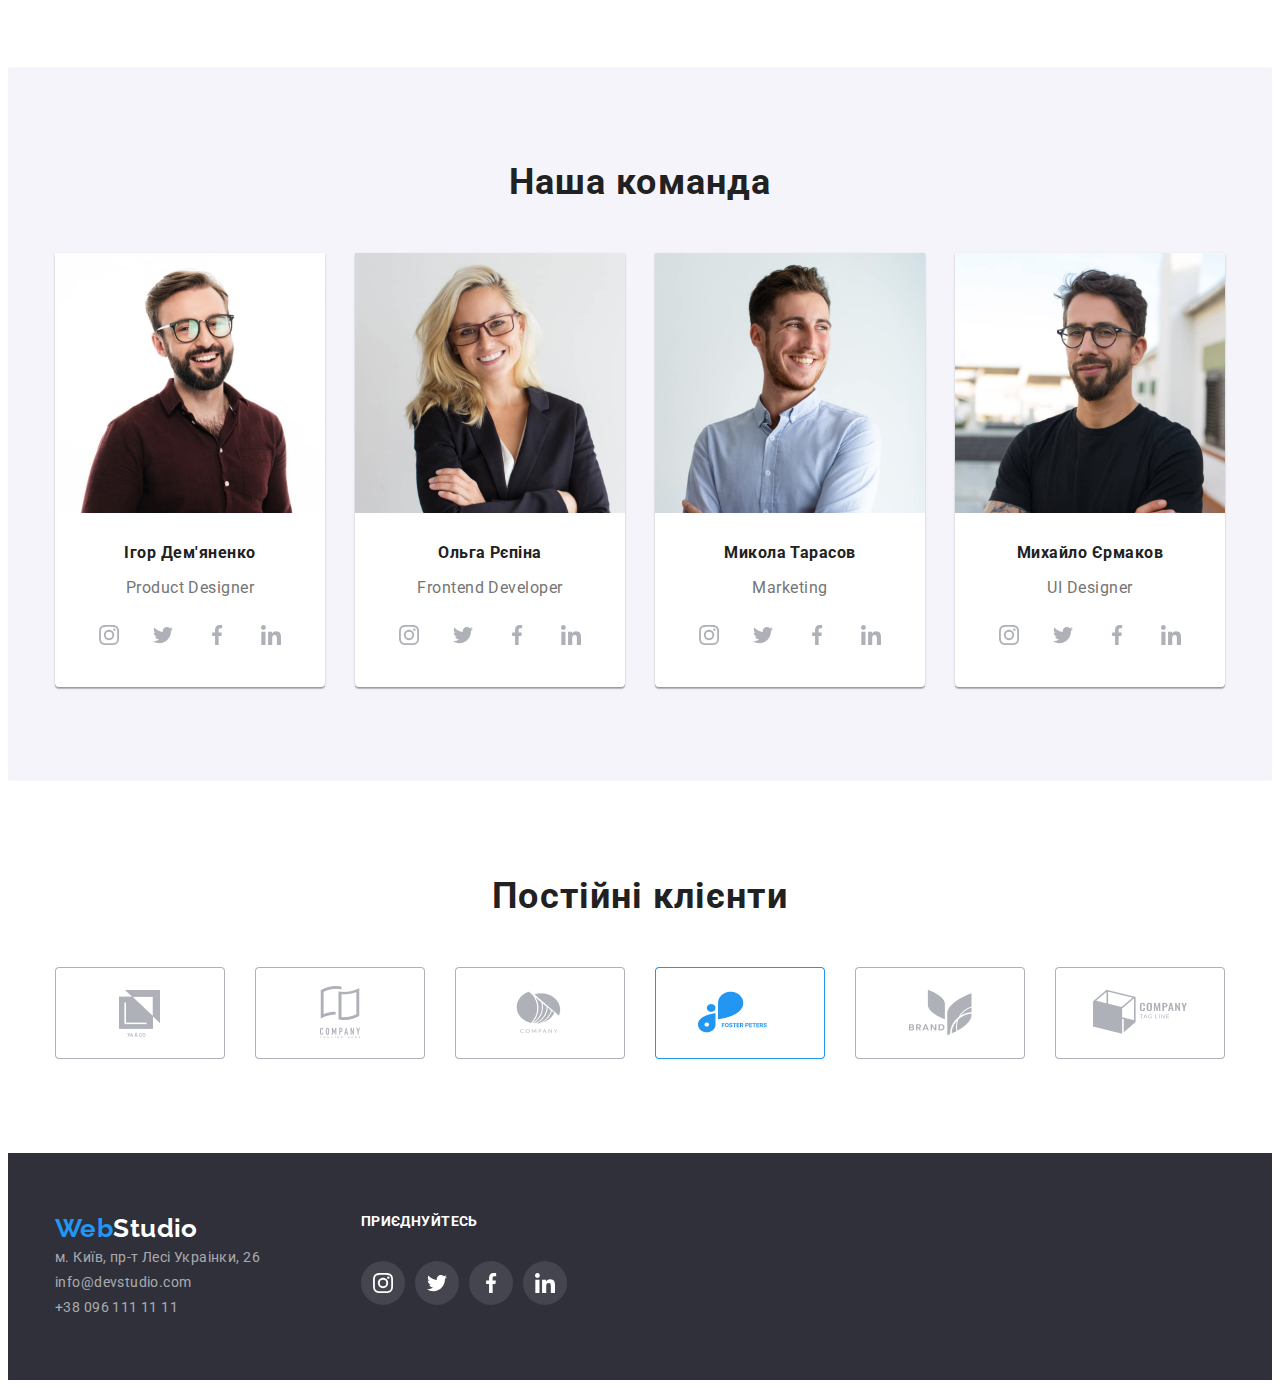
==== commit 052b0034: "соціальні іконки svg" ====
--- a/index.html
+++ b/index.html
@@ -158,6 +158,33 @@
               <div class="paddig-team">
               <h3 class="team-subtitel">Ігор Дем'яненко</h3>
               <p class="team-text">Product Designer</p>
+              <ul class="list cocials-list-team">
+                <li class="cocials-icon-item">
+                  <a class="cocials-link" href="">
+                    <svg class="cocials-icon-team" width="20" height="20" >
+                      <use href="./images/sprite.svg#icon-instagram"></use>
+                    </svg>
+                  </a>
+                </li>
+                <li class="cocials-icon-item">
+                  <a class="cocials-link" href="">
+                    <svg class="cocials-icon-team" width="20" height="20" >
+                    <use href="./images/sprite.svg#icon-twitter"></use>
+                  </svg></a>
+                </li>
+                <li class="cocials-icon-item">
+                  <a class="cocials-link" href="">
+                    <svg class="cocials-icon-team" width="20" height="20" >
+                    <use href="./images/sprite.svg#icon-facebook"></use>
+                  </svg></a>
+                </li>
+                <li class="cocials-icon-item">
+                  <a class="cocials-link" href="">
+                    <svg class="cocials-icon-team" width="20" height="20" >
+                    <use href="./images/sprite.svg#icon-linkedin"></use>
+                  </svg></a>
+                </li>
+              </ul>
             </div>
             </li>
             <li class="team-item team-background">
@@ -170,6 +197,33 @@
               <div class="paddig-team">
               <h3 class="team-subtitel">Ольга Рєпіна</h3>
               <p class="team-text">Frontend Developer</p>
+              <ul class="list cocials-list-team">
+                <li class="cocials-icon-item">
+                  <a class="cocials-link" href="">
+                    <svg class="cocials-icon-team" width="20" height="20" >
+                      <use href="./images/sprite.svg#icon-instagram"></use>
+                    </svg>
+                  </a>
+                </li>
+                <li class="cocials-icon-item">
+                  <a class="cocials-link" href="">
+                    <svg class="cocials-icon-team" width="20" height="20" >
+                    <use href="./images/sprite.svg#icon-twitter"></use>
+                  </svg></a>
+                </li>
+                <li class="cocials-icon-item">
+                  <a class="cocials-link" href="">
+                    <svg class="cocials-icon-team" width="20" height="20" >
+                    <use href="./images/sprite.svg#icon-facebook"></use>
+                  </svg></a>
+                </li>
+                <li class="cocials-icon-item">
+                  <a class="cocials-link" href="">
+                    <svg class="cocials-icon-team" width="20" height="20" >
+                    <use href="./images/sprite.svg#icon-linkedin"></use>
+                  </svg></a>
+                </li>
+              </ul>
               </div>
             </li>
             <li class="team-item team-background">
@@ -182,6 +236,33 @@
               <div class="paddig-team">
               <h3 class="team-subtitel">Микола Тарасов</h3>
               <p class="team-text">Marketing</p>
+              <ul class="list cocials-list-team">
+                <li class="cocials-icon-item">
+                  <a class="cocials-link" href="">
+                    <svg class="cocials-icon-team" width="20" height="20" >
+                      <use href="./images/sprite.svg#icon-instagram"></use>
+                    </svg>
+                  </a>
+                </li>
+                <li class="cocials-icon-item">
+                  <a class="cocials-link" href="">
+                    <svg class="cocials-icon-team" width="20" height="20" >
+                    <use href="./images/sprite.svg#icon-twitter"></use>
+                  </svg></a>
+                </li>
+                <li class="cocials-icon-item">
+                  <a class="cocials-link" href="">
+                    <svg class="cocials-icon-team" width="20" height="20" >
+                    <use href="./images/sprite.svg#icon-facebook"></use>
+                  </svg></a>
+                </li>
+                <li class="cocials-icon-item">
+                  <a class="cocials-link" href="">
+                    <svg class="cocials-icon-team" width="20" height="20" >
+                    <use href="./images/sprite.svg#icon-linkedin"></use>
+                  </svg></a>
+                </li>
+              </ul>
             </div>
             </li>
             <li class="team-item team-background">
@@ -194,6 +275,33 @@
               <div class="paddig-team">
               <h3 class="team-subtitel">Михайло Єрмаков</h3>
               <p class="team-text">UI Designer</p>
+              <ul class="list cocials-list-team">
+                <li class="cocials-icon-item">
+                  <a class="cocials-link" href="">
+                    <svg class="cocials-icon-team" width="20" height="20" >
+                      <use href="./images/sprite.svg#icon-instagram"></use>
+                    </svg>
+                  </a>
+                </li>
+                <li class="cocials-icon-item">
+                  <a class="cocials-link" href="">
+                    <svg class="cocials-icon-team" width="20" height="20" >
+                    <use href="./images/sprite.svg#icon-twitter"></use>
+                  </svg></a>
+                </li>
+                <li class="cocials-icon-item">
+                  <a class="cocials-link" href="">
+                    <svg class="cocials-icon-team" width="20" height="20" >
+                    <use href="./images/sprite.svg#icon-facebook"></use>
+                  </svg></a>
+                </li>
+                <li class="cocials-icon-item">
+                  <a class="cocials-link" href="">
+                    <svg class="cocials-icon-team" width="20" height="20" >
+                    <use href="./images/sprite.svg#icon-linkedin"></use>
+                  </svg></a>
+                </li>
+              </ul>
             </div>
             </li>
           </ul>
@@ -260,20 +368,33 @@
           </address>
         </div>
         <div>
-          <div class="socials">
-            <h2 class="socials-titel">приєднуйтесь</h2>
-            <ul class="list socials-list">
-              <li class="socials-icon-item">
-                <a class="cocials-link" href=""><img src="./images/icon/instagram.svg" alt="" /></a>
-              </li>
-              <li class="socials-icon-item">
-                <a class="cocials-link" href=""><img src="./images/icon/twitter.svg" alt="" /></a>
-              </li>
-              <li class="socials-icon-item">
-                <a class="cocials-link" href=""><img src="./images/icon/facebook.svg" alt="" /></a>
-              </li>
-              <li class="socials-icon-item">
-                <a class="cocials-link" href=""><img src="./images/icon/linkedin.svg" alt="" /></a>
+          <div class="cocials">
+            <h2 class="cocials-titel">приєднуйтесь</h2>
+            <ul class="list cocials-list">
+              <li class="cocials-icon-item">
+                <a class="cocials-link" href="">
+                  <svg class="cocials-icon-footer" width="20" height="20" >
+                    <use href="./images/sprite.svg#icon-instagram"></use>
+                  </svg>
+                </a>
+              </li>
+              <li class="cocials-icon-item">
+                <a class="cocials-link" href="">
+                  <svg class="cocials-icon-footer" width="20" height="20" >
+                  <use href="./images/sprite.svg#icon-twitter"></use>
+                </svg></a>
+              </li>
+              <li class="cocials-icon-item">
+                <a class="cocials-link" href="">
+                  <svg class="cocials-icon-footer" width="20" height="20" >
+                  <use href="./images/sprite.svg#icon-facebook"></use>
+                </svg></a>
+              </li>
+              <li class="cocials-icon-item">
+                <a class="cocials-link" href="">
+                  <svg class="cocials-icon-footer" width="20" height="20" >
+                  <use href="./images/sprite.svg#icon-linkedin"></use>
+                </svg></a>
               </li>
             </ul>
           </div>
--- a/css/style.css
+++ b/css/style.css
@@ -50,7 +50,7 @@
   width: 1170px;
   padding: 0 15px;
   margin: 0 auto;
-  outline: 1px solid red;
+  /* outline: 1px solid red; */
 }
 
 /* --------common styles----------- */
@@ -79,7 +79,11 @@
 }
 
 /* -------------header------------- */
-
+.header {
+  display: flex;
+  margin-top: 24px;
+  margin-bottom: 25px;
+}
 .header-nav {
   color: var(--background-white);
   background-color: var(--background-white);
@@ -92,6 +96,7 @@
   font-size: 26px;
   line-height: 1.2;
   margin-right: 93px;
+
 }
 .logo-blac {
   color: #000000;
@@ -165,7 +170,10 @@
   margin: -1px;
 }
 .features-img {
+  display: flex;
   margin-bottom: 55px;
+  align-content: center;
+  justify-content: center;
   }
 /* .bg-feeatures {
   background-color: #F5F4FA;
@@ -232,6 +240,15 @@
   letter-spacing: 0.03em;
   margin-bottom: 50px;
 }
+.team-text {
+  color: var(--color-second-text);
+  font-weight: 400;
+  font-size: 16px;
+  line-height: calc(19 / 16);
+  text-align: center;
+  letter-spacing: 0.03em;
+  margin: 16px;
+}
 .team-list {
   display: flex;
   gap: 30px;
@@ -249,19 +266,29 @@
   margin-bottom: 10px;
 }
 
-.team-img {
-  
+.cocials-list-team {
+  display: flex;
+  gap: 10px;
+  justify-content: center;
+}
+.cocials-icon-team {
+fill: #AFB1B8;
+}
+
+.cocials-link:hover .cocials-icon-team {
+fill: #ffffff;
 }
 .team-item {
   width: 270px;
-  
-}
-/* .team-item:not(:last-child) {
-  margin-right: 30px;
-} */
+}
+
 /*-------- background team card ---------*/
 .team-background {
   background-color: var(--card-background);
+  box-shadow: 0px 1px 3px rgba(0, 0, 0, 0.12),
+  0px 1px 1px rgba(0, 0, 0, 0.14),
+  0px 2px 1px rgba(0, 0, 0, 0.2);
+  border-radius: 0px 0px 4px 4px;
 }
 /* ------------client------------ */
 .client-titel {
@@ -295,7 +322,7 @@
   letter-spacing: 0.03em;
   font-style: normal;
 }
-.socials-titel {
+.cocials-titel {
   font-weight: 700;
   font-size: 14px;
   line-height: 16px;
@@ -304,18 +331,18 @@
   color: #FFFFFF;
   margin-bottom: 32px;
 }
-.socials-list {
+.cocials-list {
   display: flex;
   gap: 10px;
   
 }
-.socials-icon-item {
+.cocials-icon-item {
   width: 44px;
   height: 44px;
   
 }
-.socials-icon-item :hover,
-.socials-icon-item :focus {
+.cocials-icon-item :hover,
+.cocials-icon-item :focus {
   background-color: #2196F3;
 }
 .cocials-link {
@@ -329,8 +356,10 @@
 }
 .footer-wrap {
   display: flex;
- 
   gap: 70px;
+}
+.cocials-icon-footer {
+  fill: #FFFFFF;
 }
 
 /* ------------Portfolio------------ */
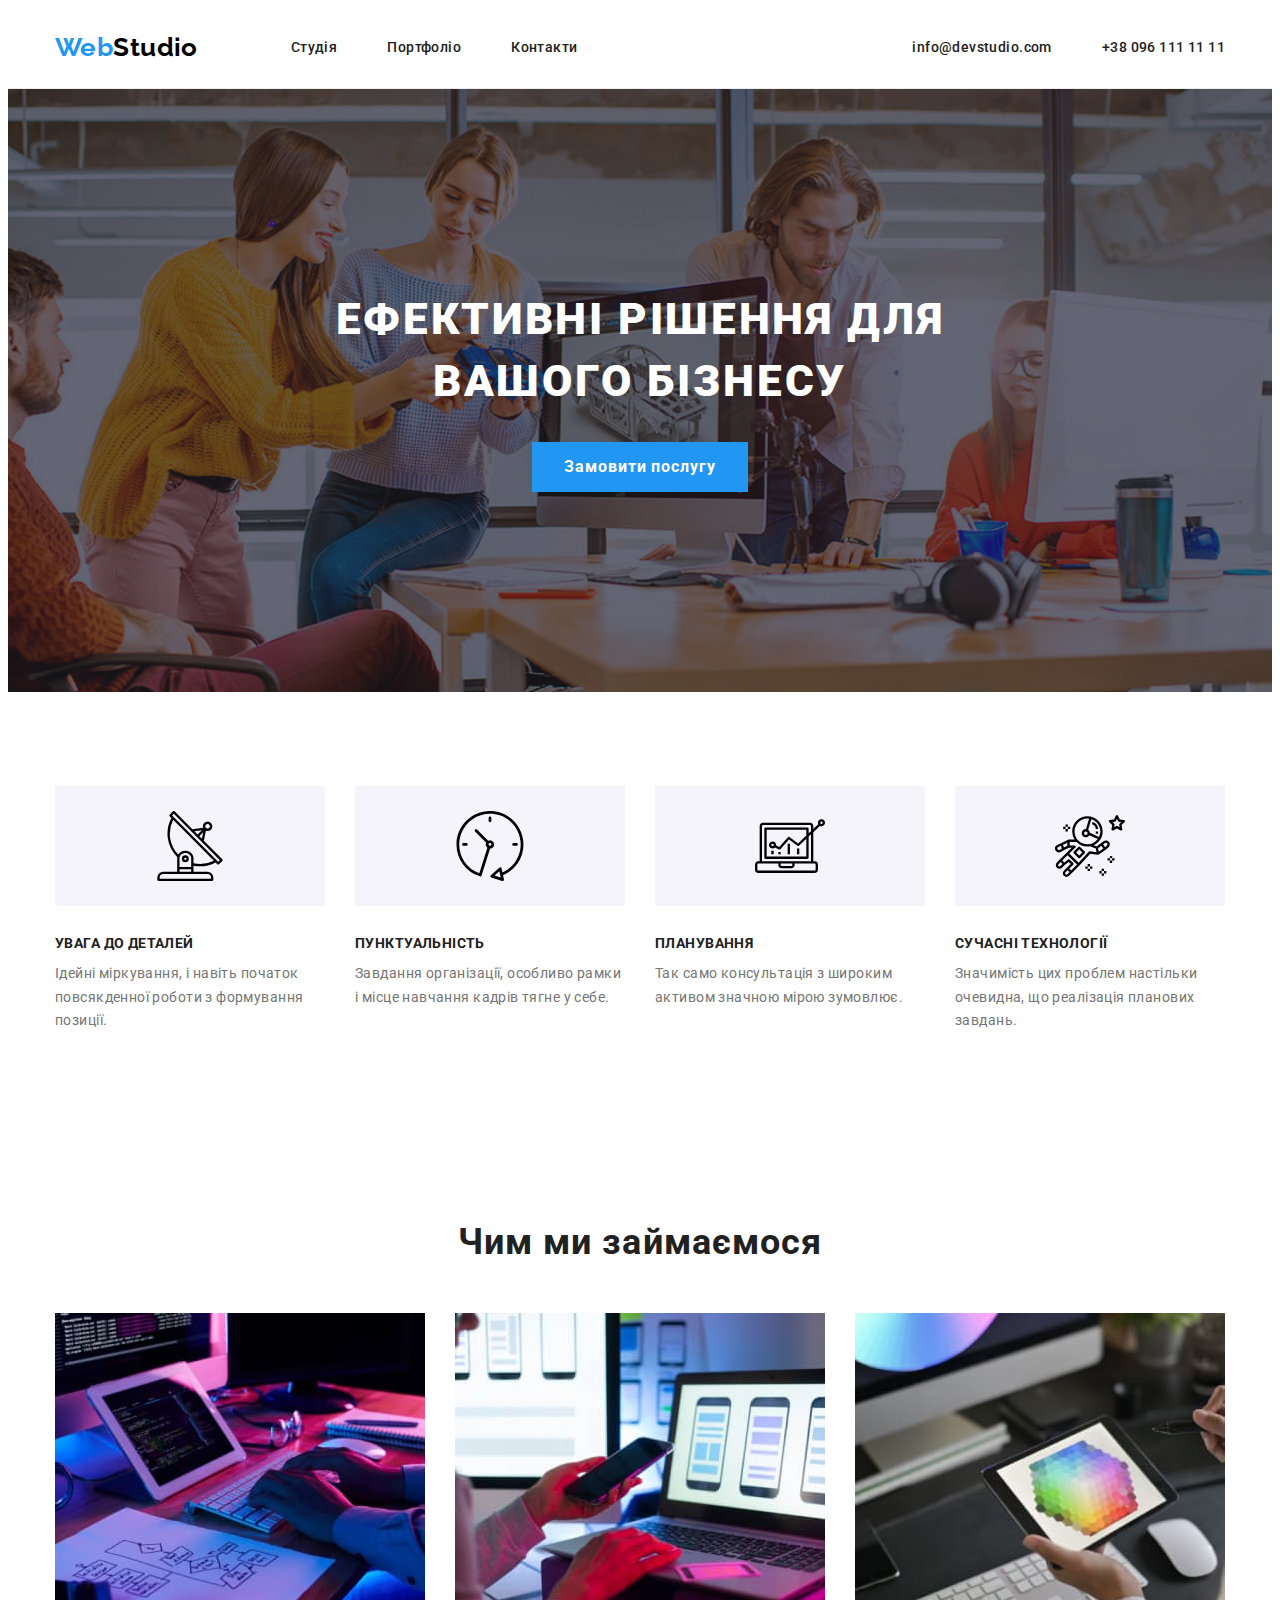
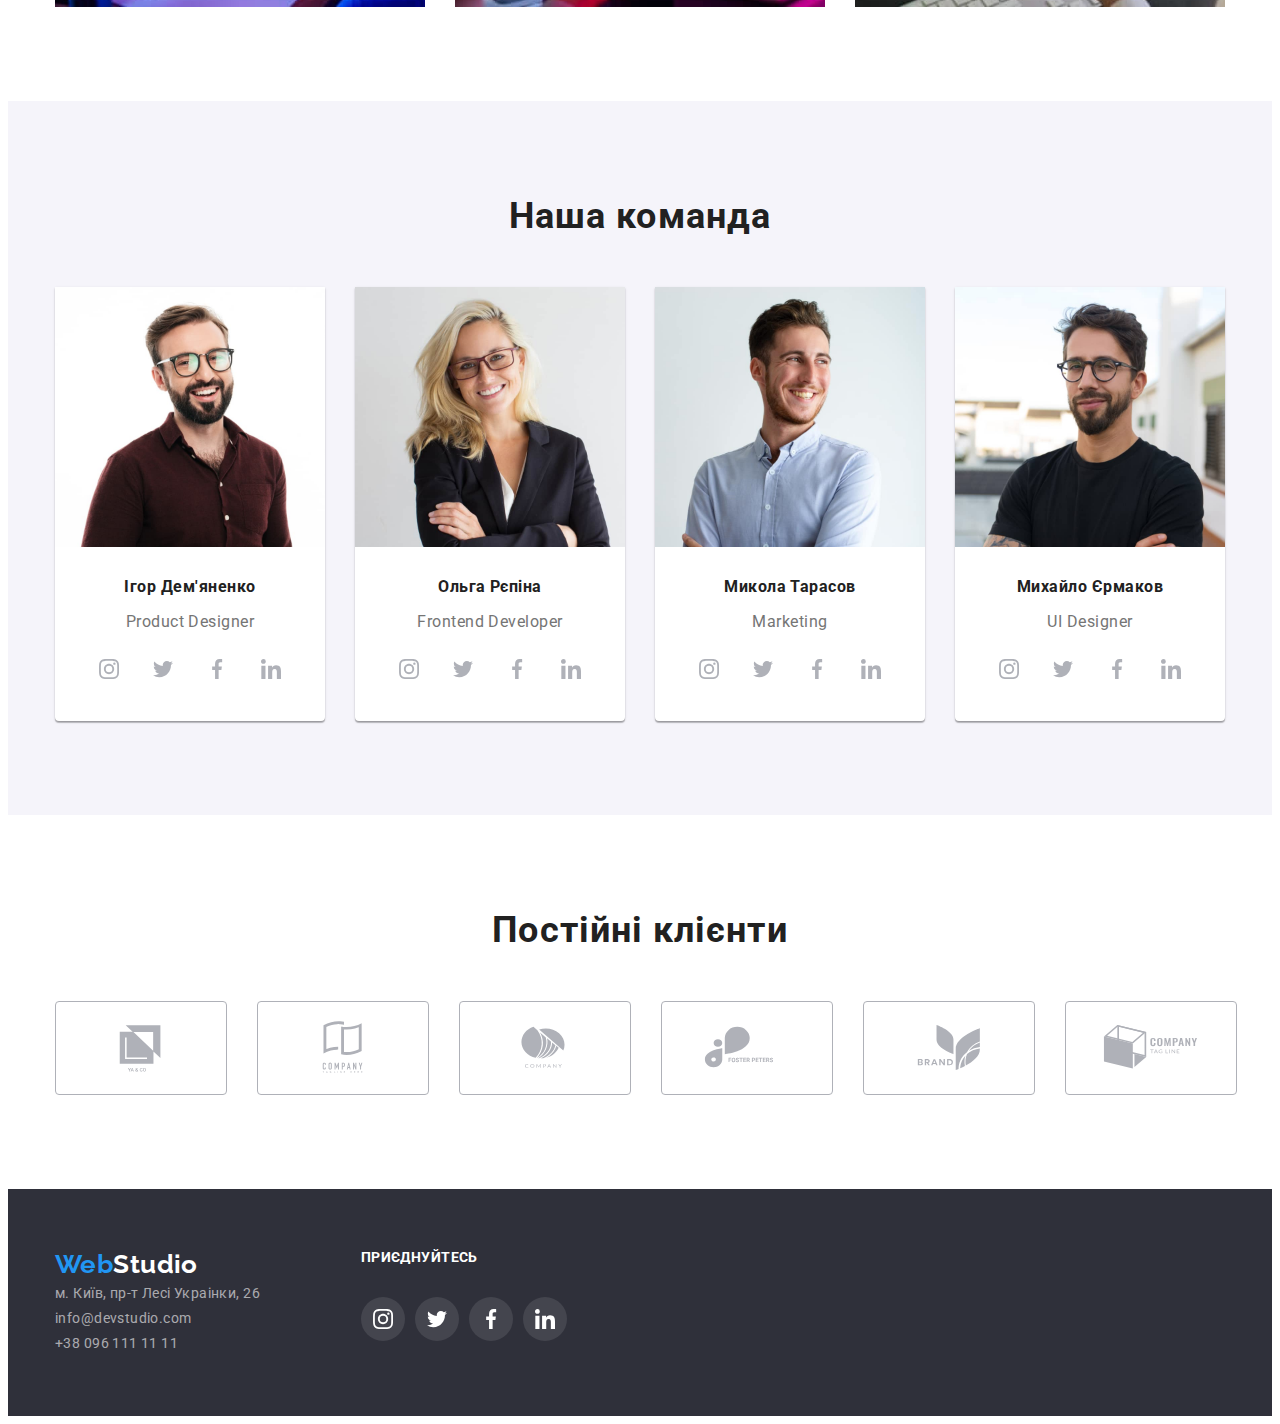
==== commit c1726d91: "іконки і тіні карток" ====
--- a/index.html
+++ b/index.html
@@ -65,11 +65,11 @@
           <h2 class="features-titel visually-hidden">Наші особливості</h2>
           <ul class="list features-list">
             <li class="features-item">
-              <img
-                class="features-img"
-                src="./images/features/antenna.svg"
-                alt=""
-              />
+              <div class="bg-feeatures">
+              <svg class="features-img" width="70" height="70" >
+                <use href="./images/sprite.svg#icon-antenna"></use>
+              </svg>
+            </div>
               <h3 class="features-subtitel">УВАГА ДО ДЕТАЛЕЙ</h3>
               <p class="features-text">
                 Ідейні міркування, і навіть початок повсякденної роботи з
@@ -77,11 +77,12 @@
               </p>
             </li>
             <li class="features-item">
-              <img
-                class="features-img"
-                src="./images/features/clock.svg"
-                alt=""
-              />
+              <div class="bg-feeatures">
+              <svg class="features-img" width="70" height="70" >
+                <use href="./images/sprite.svg#icon-clock"></use>
+              </svg>
+            </div>
+           
               <h3 class="features-subtitel">ПУНКТУАЛЬНІСТЬ</h3>
               <p class="features-text">
                 Завдання організації, особливо рамки і місце навчання кадрів
@@ -89,22 +90,22 @@
               </p>
             </li>
             <li class="features-item">
-              <img
-                class="features-img"
-                src="./images/features/diagram.svg"
-                alt=""
-              />
+              <div class="bg-feeatures">
+              <svg class="features-img" width="70" height="70" >
+                <use href="./images/sprite.svg#icon-diagram"></use>
+              </svg>
+            </div>
               <h3 class="features-subtitel">ПЛАНУВАННЯ</h3>
               <p class="features-text">
                 Так само консультація з широким активом значною мірою зумовлює.
               </p>
             </li>
             <li class="features-item">
-              <img
-                class="features-img"
-                src="./images/features/astronaut.svg"
-                alt=""
-              />
+              <div class="bg-feeatures">
+              <svg class="features-img" width="70" height="70" >
+                <use href="./images/sprite.svg#icon-astronaut"></use>
+              </svg>
+            </div>
               <h3 class="features-subtitel">СУЧАСНІ ТЕХНОЛОГІЇ</h3>
               <p class="features-text">
                 Значимість цих проблем настільки очевидна, що реалізація
@@ -312,22 +313,47 @@
           <h2 class="client-titel">Постійні клієнти</h2>
           <ul class="list client-list">
             <li class="customers-item">
-              <img src="./images/client/Client1.png" alt="" />
-            </li>
-            <li class="customers-item">
-              <img src="./images/client/Client2.png" alt="" />
-            </li>
-            <li class="customers-item">
-              <img src="./images/client/Client3.png" alt="" />
-            </li>
-            <li class="customers-item">
-              <img src="./images/client/Client4.png" alt="" />
-            </li>
-            <li class="customers-item">
-              <img src="./images/client/Client5.png" alt="" />
-            </li>
-            <li class="customers-item">
-              <img src="./images/client/Client6.png" alt="" />
+              
+              <div class="bg-client">
+              <svg class="client-icon" width="106" height="60" >
+                <use href="/images/sprite.svg#icon-Logo"></use>
+             </svg>
+            </div>
+            </li>
+            <li class="customers-item">
+              <div class="bg-client">
+              <svg class="client-icon" width="106" height="60" >
+                <use href="/images/sprite.svg#icon-Logo-1"></use>
+             </svg>
+             </div>
+            </li>
+            <li class="customers-item">
+              <div class="bg-client">
+              <svg class="client-icon" width="106" height="60" >
+                <use href="/images/sprite.svg#icon-Logo-2"></use>
+             </svg>
+             </div>
+            </li>
+            <li class="customers-item">
+              <div class="bg-client">
+              <svg class="client-icon" width="106" height="60" >
+                <use href="/images/sprite.svg#icon-Logo-3"></use>
+             </svg>
+             </div>
+            </li>
+            <li class="customers-item">
+              <div class="bg-client">
+              <svg class="client-icon" width="106" height="60" >
+                <use href="/images/sprite.svg#icon-Logo-4"></use>
+             </svg>
+             </div>
+            </li>
+            <li class="customers-item">
+              <div class="bg-client">
+              <svg class="client-icon" width="106" height="60" >
+                <use href="/images/sprite.svg#icon-Logo-5"></use>
+             </svg>
+             </div>
             </li>
           </ul>
         </div>
--- a/css/style.css
+++ b/css/style.css
@@ -11,6 +11,10 @@
   --button: rgba(33, 150, 243, 1);
 }
 
+/* <svg width="" height="" >
+   <use href=""></use>
+</svg> */
+
 body {
   color: var(--color-text);
   font-family: "Roboto", sans-serif;
@@ -71,7 +75,7 @@
 }
 .btn:hover,
 .btn:focus {
-  background-color: #188ce8;
+  background-color: #2196F3;
 }
 .section {
   padding-top: 94px;
@@ -81,8 +85,10 @@
 /* -------------header------------- */
 .header {
   display: flex;
-  margin-top: 24px;
-  margin-bottom: 25px;
+  padding-top:  24px;
+  padding-bottom:  25px;
+  border-bottom: 1px solid rgba(236, 236, 236, 1);
+
 }
 .header-nav {
   color: var(--background-white);
@@ -121,6 +127,21 @@
   color: rgba(33, 33, 33, 1);
   font-weight: 500;
   font-family: inherit;
+}
+.header-link-contact {
+  color:var(--color-second-text);
+  display: inline-flex;
+  align-items: center;
+  gap: 10px;
+}
+.header-link-contact:hover .header-link-icon,
+.header-link-contact:focus .header-link-icon {
+  fill: #2196F3;
+}
+.header-link-icon {
+  width: 16px;
+  height: 12px;
+  fill:var(--color-second-text);
 }
 
 /* ----------hero---------- */
@@ -171,17 +192,16 @@
 }
 .features-img {
   display: flex;
-  margin-bottom: 55px;
-  align-content: center;
-  justify-content: center;
-  }
-/* .bg-feeatures {
+  padding: 25px 100px;
+
+  
+ }
+.bg-feeatures {
   background-color: #F5F4FA;
   width: 270px;
   height: 120px;
-  border-radius: 4px;
-  padding: 25px 100px;
-} */
+  margin-bottom: 30px;
+}
 .features-list {
   display: flex;
   gap: 30px;
@@ -304,6 +324,29 @@
   gap: 30px;
   padding-top: 50px;
 }
+.client-icon {
+  /* align-items: center;
+  justify-content: center;
+  width: 100%;
+  height: 100%; */
+  fill:#AFB1B8;
+  padding: 16px 32px;
+}
+.bg-client:hover .client-icon {
+  fill: #2196f3;
+}
+.bg-client:hover,
+.bg-client:focus {
+  border-color: #2196f3;
+  cursor: pointer;
+}
+.bg-client {
+background-color: rgb(255, 255, 255);
+width: 170px;
+height: 92px;
+border: 1px solid #AFB1B8;
+border-radius: 4px
+}
 
 /*  ------------footer ------------ */
 .footer {
@@ -364,10 +407,22 @@
 
 /* ------------Portfolio------------ */
 
+.btn-filters:hover {
+  box-shadow: 0px 3px 1px rgba(0, 0, 0, 0.1),
+  0px 1px 2px rgba(0, 0, 0, 0.08),
+  0px 2px 2px rgba(0, 0, 0, 0.12);
+}
+.btn-filters:hover {
+  color: rgb(255, 255, 255);
+}
+
 .btn-filters {
   color: #212121;
   background-color: #F5F4FA;;
   border-radius: 4px;
+  width: auto;
+  height: 38px;
+  padding: 6px 22px;
 }
 .btn-filters-list {
   margin-bottom: 50px;
@@ -387,6 +442,12 @@
     border: 1px solid rgba(238, 238, 238, 1);
     border-top: none;
 }
+.background-portfolio:hover,
+.background-portfolio:focus {
+  box-shadow: 0px 1px 1px rgba(0, 0, 0, 0.12),
+  0px 4px 4px rgba(0, 0, 0, 0.06), 
+  1px 4px 6px rgba(0, 0, 0, 0.16);
+}
 .portfolio-sabtitel {
   color: var(--color-text);
   font-weight: 700;
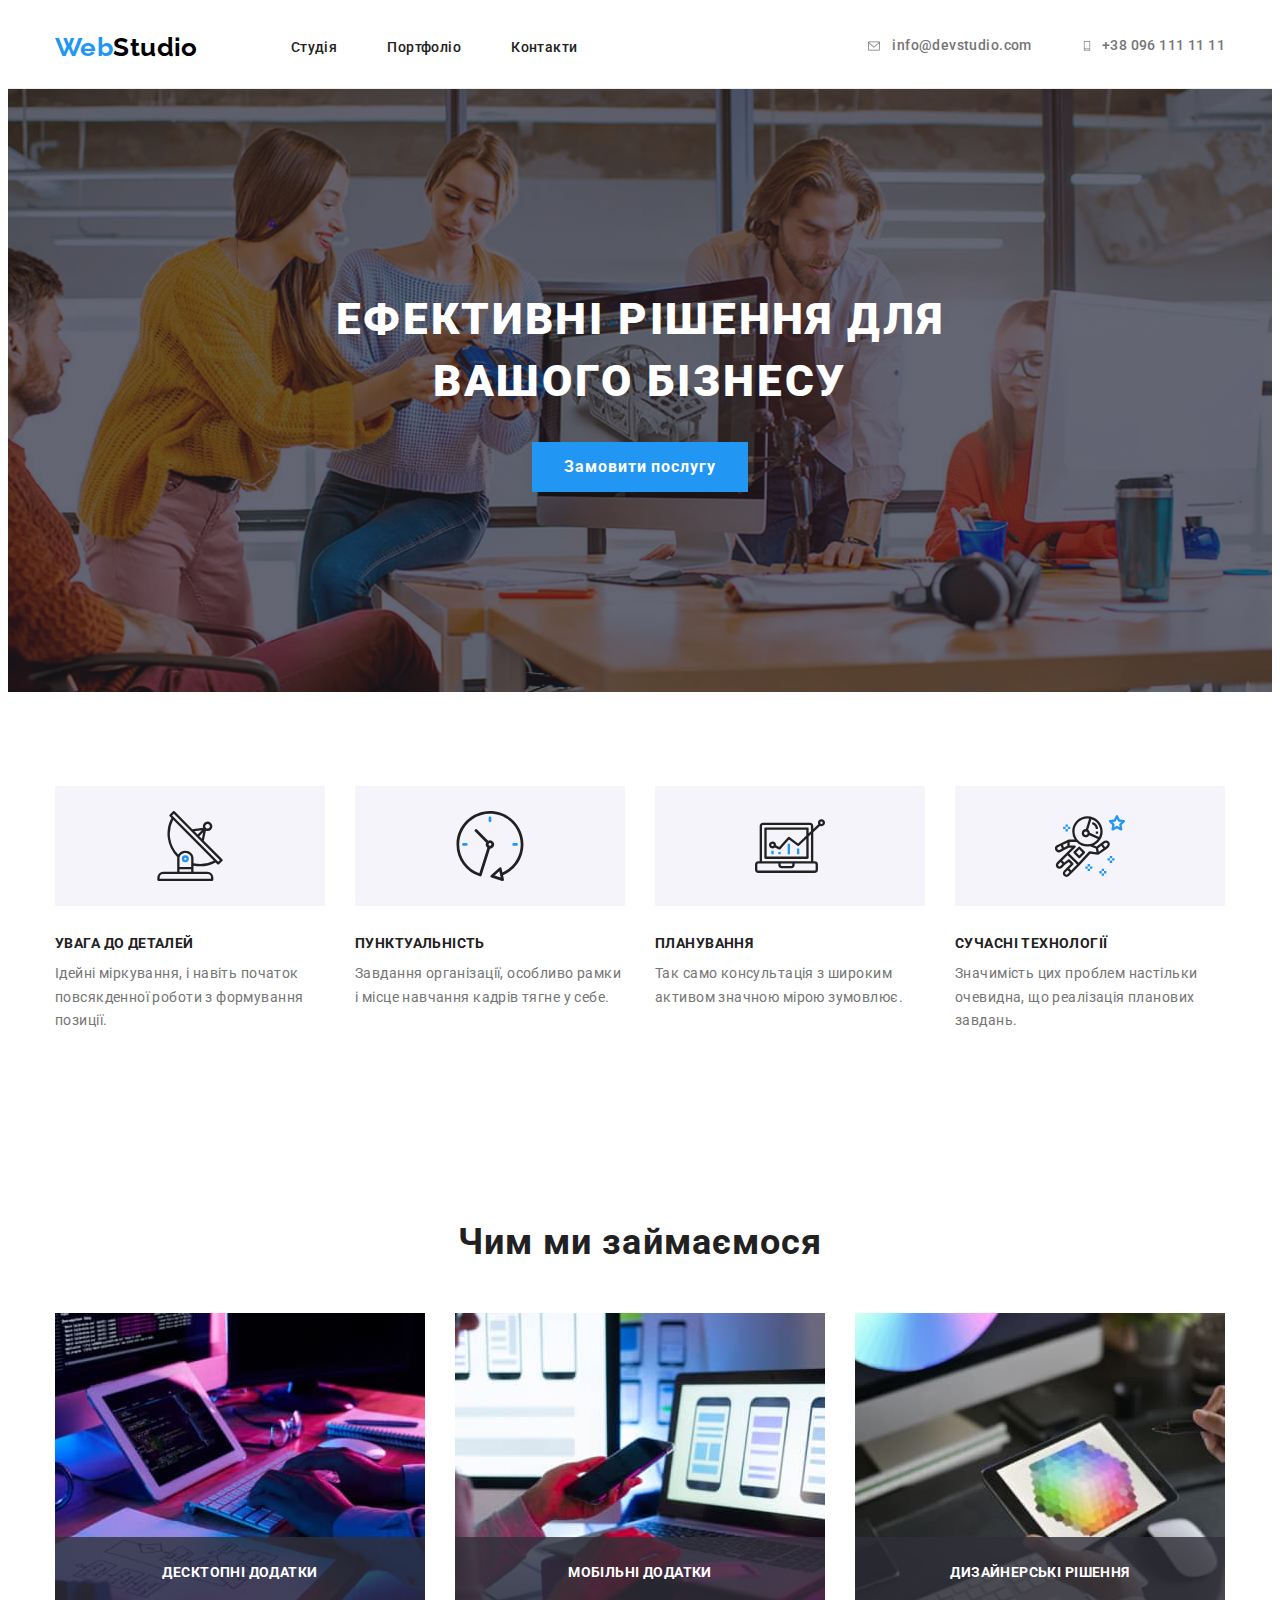
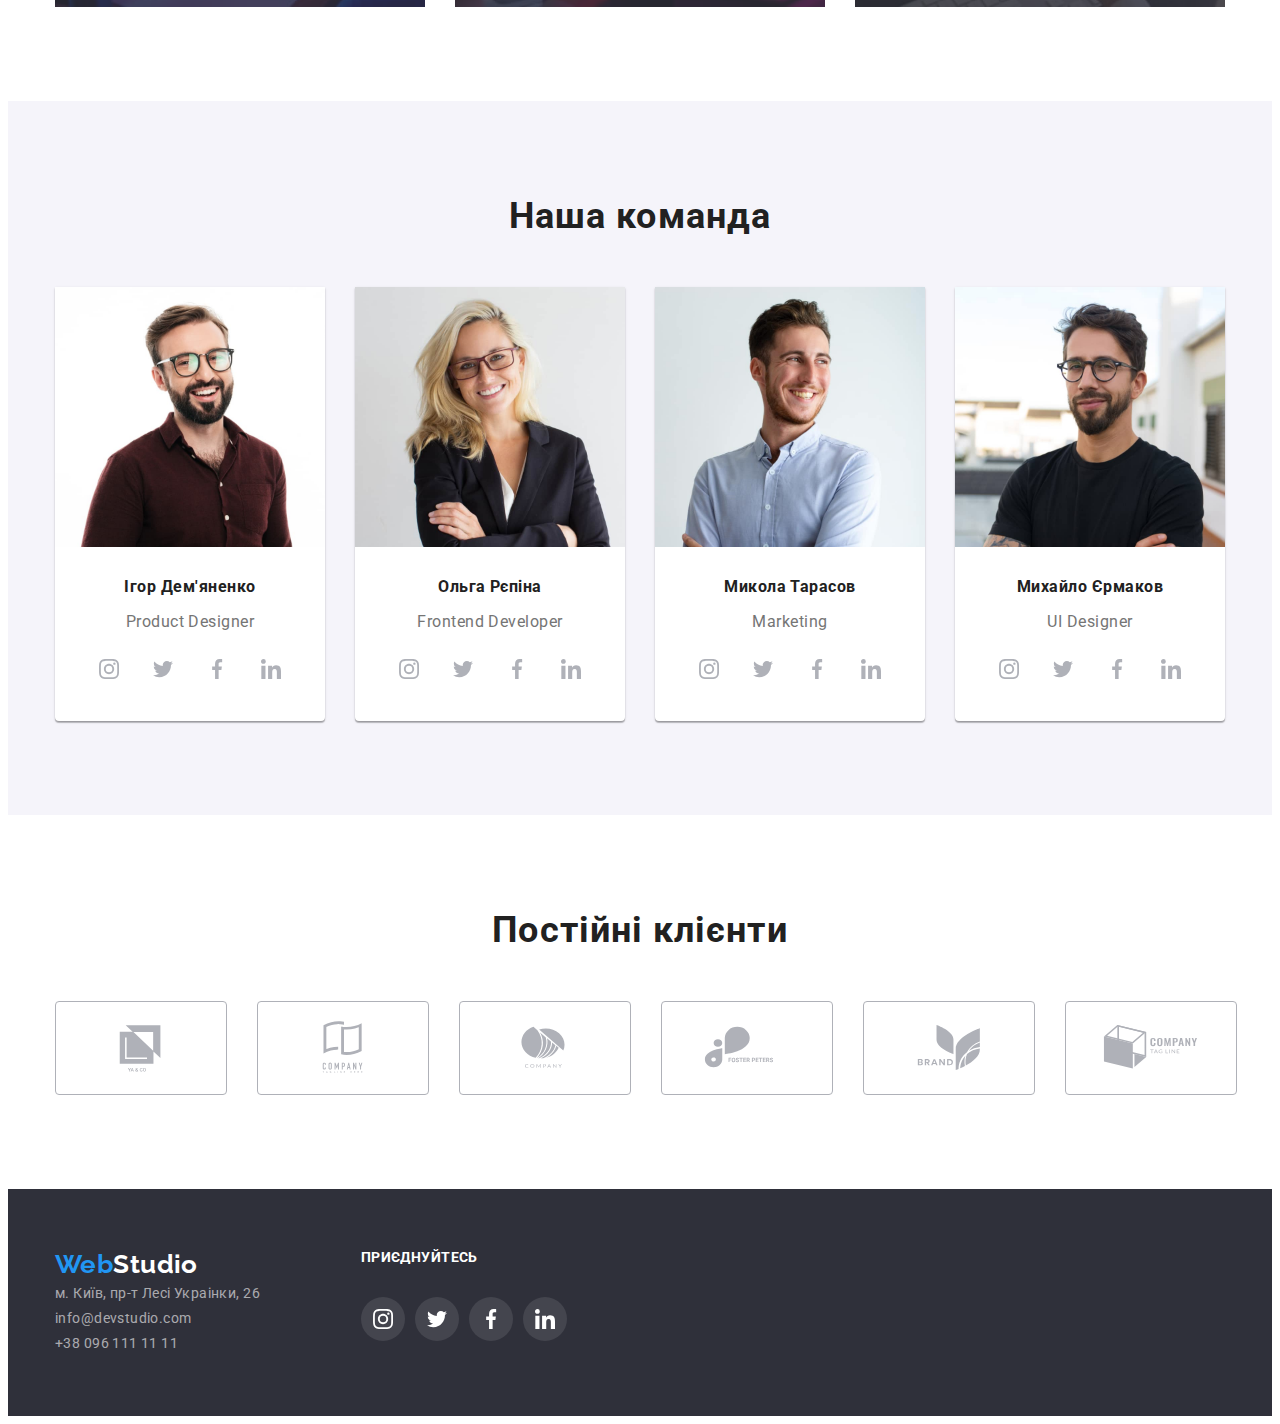
==== commit dda848e2: "чим ми займаємося" ====
--- a/index.html
+++ b/index.html
@@ -15,12 +15,12 @@
   </head>
 
   <body>
-    <!------------ header ------------->
+    <!------------ HEADER ------------->
     <header class="header">
       <div class="container">
         <a class="link logo" href="/"
-          >Web<span class="logo-blac">Studio</span></a
-        >
+            >Web<span class="logo-blac">Studio</span></a
+          >
         <nav class="header-nav">
           <ul class="list header-list">
             <li class="header-item">
@@ -36,26 +36,29 @@
         </nav>
         <ul class="list header-list">
           <li class="header-item">
-            <a class="link header-link" href="mailto:info@devstudio.com"
-              >info@devstudio.com</a
-            >
+            <a class="link header-link header-link-contact" href="mailto:info@devstudio.com">
+              <svg class="header-link-icon" width="16" height="12" >
+                <use href="./images/sprite.svg#icon-mail"></use>
+             </svg> info@devstudio.com</a>
           </li>
           <li class="header-item">
-            <a class="link header-link" href="tel:+380961111111"
-              >+38 096 111 11 11</a
-            >
+            <a class="link header-link header-link-contact" href="tel:+380961111111"
+              ><svg class="header-link-icon" width="10" height="16" >
+                <use href="./images/sprite.svg#icon-smartphone"></use>
+             </svg>+38 096 111 11 11</a>
           </li>
         </ul>
       </div>
     </header>
-
+    
+    <!------------ MAIN ------------->  
     <main>
-      <!------------ hero ------------->
+      <!------------ Hero ------------->
       <section class="section hero">
         <div class="container">
           <h1 class="hero-title">Ефективні рішення для<br />вашого бізнесу</h1>
 
-          <button class="btn hero-btn" type="button">Замовити послугу</button>
+          <button class="btn hero-btn" type="button" data-modal-open>Замовити послугу</button>
         </div>
       </section>
       <!------------ Features ------------->
@@ -115,26 +118,26 @@
           </ul>
         </div>
       </section>
-      <!------------ workers ------------->
+      <!------------ Workers ------------->
       <section class="section workers">
         <div class="container">
           <h2 class="workers-titel">Чим ми займаємося</h2>
           <ul class="list workers-list">
-            <li class="workers-item">
+            <li class="workers-item" data-application="Десктопні додатки">
               <img
                 src="./images/workers/box1.jpg"
                 alt="процес роботи над версткою коду сторінки"
                 width="370"
               />
             </li>
-            <li class="workers-item">
+            <li class="workers-item" data-application="Мобільні додатки">
               <img
                 src="./images/workers/box2.jpg"
                 alt="процес роботи над оформленням сторінки"
                 width="370"
               />
             </li>
-            <li class="workers-item">
+            <li class="workers-item" data-application="Дизайнерські рішення">
               <img
                 src="./images/workers/box3.jpg"
                 alt="процес роботи над дизайном сторінки"
@@ -144,7 +147,7 @@
           </ul>
         </div>
       </section>
-      <!------------ team ------------->
+      <!------------ Team ------------->
       <section class="section team">
         <div class="container">
           <h2 class="team-titel">Наша команда</h2>
@@ -308,6 +311,7 @@
           </ul>
         </div>
       </section>
+      <!------------ Client ------------->
       <section class="section client">
         <div class="container">
           <h2 class="client-titel">Постійні клієнти</h2>
@@ -360,7 +364,7 @@
       </section>
     </main>
 
-    <!------------footer ------------>
+    <!------------FOOTER ------------>
 
     <footer class="footer">
       <div class="container">
@@ -427,5 +431,15 @@
         </div>
       </div>
     </footer>
+
+     <!--====== Nodal window ======-->
+     <div class="backdrop is-hidden" data-modal>
+      <div class="modal">
+        <button class="modal-btn" type="button" data-modal-close>X</button>
+      </div>
+     </div>
+
+     <!--=========== SCRIPT ===========-->
+     <script src="./js/modal.js"></script>
   </body>
 </html>
--- a/css/style.css
+++ b/css/style.css
@@ -28,6 +28,10 @@
 }
 .link {
   text-decoration: none;
+  /* transition-property: color;
+  transition-duration: 300ms;
+  transition-timing-function: ease-in; */
+  transition: color 300ms ease-in;
 }
 .link:hover,
 .link:focus {
@@ -75,7 +79,7 @@
 }
 .btn:hover,
 .btn:focus {
-  background-color: #2196F3;
+  background-color: #2196f3;
 }
 .section {
   padding-top: 94px;
@@ -84,11 +88,11 @@
 
 /* -------------header------------- */
 .header {
-  display: flex;
-  padding-top:  24px;
-  padding-bottom:  25px;
+  /* position: fixed; */
+  display: flex;
+  padding-top: 24px;
+  padding-bottom: 25px;
   border-bottom: 1px solid rgba(236, 236, 236, 1);
-
 }
 .header-nav {
   color: var(--background-white);
@@ -102,7 +106,6 @@
   font-size: 26px;
   line-height: 1.2;
   margin-right: 93px;
-
 }
 .logo-blac {
   color: #000000;
@@ -129,19 +132,18 @@
   font-family: inherit;
 }
 .header-link-contact {
-  color:var(--color-second-text);
+  color: var(--color-second-text);
   display: inline-flex;
   align-items: center;
   gap: 10px;
 }
 .header-link-contact:hover .header-link-icon,
 .header-link-contact:focus .header-link-icon {
-  fill: #2196F3;
-}
+  fill: #2196f3;
+}
+
 .header-link-icon {
-  width: 16px;
-  height: 12px;
-  fill:var(--color-second-text);
+  fill: var(--color-second-text);
 }
 
 /* ----------hero---------- */
@@ -150,9 +152,11 @@
   margin-left: auto;
   margin-right: auto;
   background-color: var(--background-premiori);
-  background-image: linear-gradient(rgba(47, 48, 58, 0.4),
-  rgba(47, 48, 58, 0.4)),
-   url(../images/hero/Img.png);
+  background-image: linear-gradient(
+      rgba(47, 48, 58, 0.4),
+      rgba(47, 48, 58, 0.4)
+    ),
+    url(../images/hero/Img.png);
   background-repeat: no-repeat;
   background-size: cover;
   background-position: center;
@@ -193,11 +197,9 @@
 .features-img {
   display: flex;
   padding: 25px 100px;
-
-  
- }
+}
 .bg-feeatures {
-  background-color: #F5F4FA;
+  background-color: #f5f4fa;
   width: 270px;
   height: 120px;
   margin-bottom: 30px;
@@ -205,7 +207,6 @@
 .features-list {
   display: flex;
   gap: 30px;
-  
 }
 /* .features-item:not(:last-child) {
   margin-right: 30px;
@@ -240,16 +241,44 @@
   display: flex;
   gap: 30px;
 }
+
+.workers-item {
+  width: 370px;
+
+  position: relative;
+}
+
+.workers-item::before {
+  content: attr(data-application);
+  display: flex;
+  align-items: center;
+  justify-content: center;
+ 
+  position: absolute;
+  left: 0;
+  bottom: 0;
+
+  color: #FFFFFF;
+  font-weight: 700;
+  font-size: 14px;
+  line-height: calc(16 / 14);
+  letter-spacing: 0.03em;
+  text-transform: uppercase;
+
+  width: 100%;
+  height: 70px;  
+
+  background-color: rgba(47, 48, 58, 0.8);;
+}
+
+
 /* .workers-item:not(:last-child) {
   margin-right: 30px;
 } */
-.workers-item {
-  width: 370px;
-}
-
-/* ------------ team ------------ */
+
+/* ------------ Team ------------ */
 .team {
-  background-color: #F5F4FA;
+  background-color: #f5f4fa;
 }
 .team-titel {
   color: var(--color-text);
@@ -292,22 +321,21 @@
   justify-content: center;
 }
 .cocials-icon-team {
-fill: #AFB1B8;
+  fill: #afb1b8;
+  transition: fill 250ms ease-in-out;
 }
 
 .cocials-link:hover .cocials-icon-team {
-fill: #ffffff;
+  fill: #ffffff;
 }
 .team-item {
   width: 270px;
 }
 
-/*-------- background team card ---------*/
 .team-background {
   background-color: var(--card-background);
-  box-shadow: 0px 1px 3px rgba(0, 0, 0, 0.12),
-  0px 1px 1px rgba(0, 0, 0, 0.14),
-  0px 2px 1px rgba(0, 0, 0, 0.2);
+  box-shadow: 0px 1px 3px rgba(0, 0, 0, 0.12), 0px 1px 1px rgba(0, 0, 0, 0.14),
+    0px 2px 1px rgba(0, 0, 0, 0.2);
   border-radius: 0px 0px 4px 4px;
 }
 /* ------------client------------ */
@@ -329,7 +357,7 @@
   justify-content: center;
   width: 100%;
   height: 100%; */
-  fill:#AFB1B8;
+  fill: #afb1b8;
   padding: 16px 32px;
 }
 .bg-client:hover .client-icon {
@@ -339,13 +367,14 @@
 .bg-client:focus {
   border-color: #2196f3;
   cursor: pointer;
-}
+  }
 .bg-client {
-background-color: rgb(255, 255, 255);
-width: 170px;
-height: 92px;
-border: 1px solid #AFB1B8;
-border-radius: 4px
+  background-color: rgb(255, 255, 255);
+  width: 170px;
+  height: 92px;
+  border: 1px solid #afb1b8;
+  border-radius: 4px;
+  
 }
 
 /*  ------------footer ------------ */
@@ -371,8 +400,9 @@
   line-height: 16px;
   letter-spacing: 0.03em;
   text-transform: uppercase;
-  color: #FFFFFF;
+  color: #ffffff;
   margin-bottom: 32px;
+  
 }
 .cocials-list {
   display: flex;
@@ -382,35 +412,41 @@
 .cocials-icon-item {
   width: 44px;
   height: 44px;
-  
-}
-.cocials-icon-item :hover,
-.cocials-icon-item :focus {
-  background-color: #2196F3;
-}
+}
+
 .cocials-link {
   display: flex;
   align-items: center;
   justify-content: center;
   width: 100%;
   height: 100%;
-  background-color: rgba(255, 255, 255, 0.1);;
+  background-color: rgba(255, 255, 255, 0.1);
   border-radius: 50px;
-}
+
+  transition-property: background-color;
+  transition-duration: 250ms;
+  transition-timing-function: cubic-bezier(0.4, 0, 0.2, 1);
+}
+
+.cocials-link:hover,
+.cocials-link:focus {
+  background-color: #2196f3;
+}
+
 .footer-wrap {
   display: flex;
   gap: 70px;
 }
 .cocials-icon-footer {
-  fill: #FFFFFF;
+  fill: #ffffff;
+  
 }
 
 /* ------------Portfolio------------ */
 
 .btn-filters:hover {
-  box-shadow: 0px 3px 1px rgba(0, 0, 0, 0.1),
-  0px 1px 2px rgba(0, 0, 0, 0.08),
-  0px 2px 2px rgba(0, 0, 0, 0.12);
+  box-shadow: 0px 3px 1px rgba(0, 0, 0, 0.1), 0px 1px 2px rgba(0, 0, 0, 0.08),
+    0px 2px 2px rgba(0, 0, 0, 0.12);
 }
 .btn-filters:hover {
   color: rgb(255, 255, 255);
@@ -418,7 +454,7 @@
 
 .btn-filters {
   color: #212121;
-  background-color: #F5F4FA;;
+  background-color: #f5f4fa;
   border-radius: 4px;
   width: auto;
   height: 38px;
@@ -431,21 +467,21 @@
   justify-content: center;
 }
 .btn-filters-item:not(:last-child) {
-margin-right: 8px;
+  margin-right: 8px;
 }
 .background-portfolio {
   width: 370px;
   background-color: var(--card-background);
 }
 .portfolio-card-border {
-    padding: 20px 24px;
-    border: 1px solid rgba(238, 238, 238, 1);
-    border-top: none;
+  padding: 20px 24px;
+  border: 1px solid rgba(238, 238, 238, 1);
+  border-top: none;
 }
 .background-portfolio:hover,
 .background-portfolio:focus {
-  box-shadow: 0px 1px 1px rgba(0, 0, 0, 0.12),
-  0px 4px 4px rgba(0, 0, 0, 0.06), 
+  box-shadow: 0px 1px 1px rgba(0, 0, 0, 0.12), 
+  0px 4px 4px rgba(0, 0, 0, 0.06),
   1px 4px 6px rgba(0, 0, 0, 0.16);
 }
 .portfolio-sabtitel {
@@ -465,5 +501,57 @@
   display: flex;
   flex-wrap: wrap;
   gap: 30px;
-  margin-top:34px ;
-}+  margin-top: 34px;
+}
+/* ========== Modal window ========== */
+.backdrop {
+  position: fixed;
+  top: 0;
+  left: 0;
+
+  width: 100%;
+  height: 100%;
+  
+  background-color: rgba(0, 0, 0, 0.3);
+
+  transition: opacity 250ms ease-in-out, visibility 250ms ease-in-out;
+}
+.backdrop.is-hidden {
+  opacity: 0;
+  visibility: hidden;
+  pointer-events: none;
+}
+
+.modal {
+  position: absolute;
+  top: 50%;
+  left: 50%;
+
+  width: 528px;
+  height: 581px;
+
+  background-color: #fff;
+  box-shadow: 0px 1px 3px rgba(0, 0, 0, 0.12), 
+  0px 1px 1px rgba(0, 0, 0, 0.14), 
+  0px 2px 1px rgba(0, 0, 0, 0.2);
+  border-radius: 4px;
+
+  transform: translate(-50%, -50%);
+}
+.modal-btn {
+  position: absolute;
+  top: 8px;
+  right: 8px;
+
+  border-radius: 50%;
+  width: 30px;
+  height: 30px;
+  background-color: #FFFFFF;
+  border: 1px solid rgba(0, 0, 0, 0.1);
+  
+  cursor: pointer;
+}
+.modal-btn:hover,
+.modal-btn:focus {
+  background-color: #ff0000;
+}
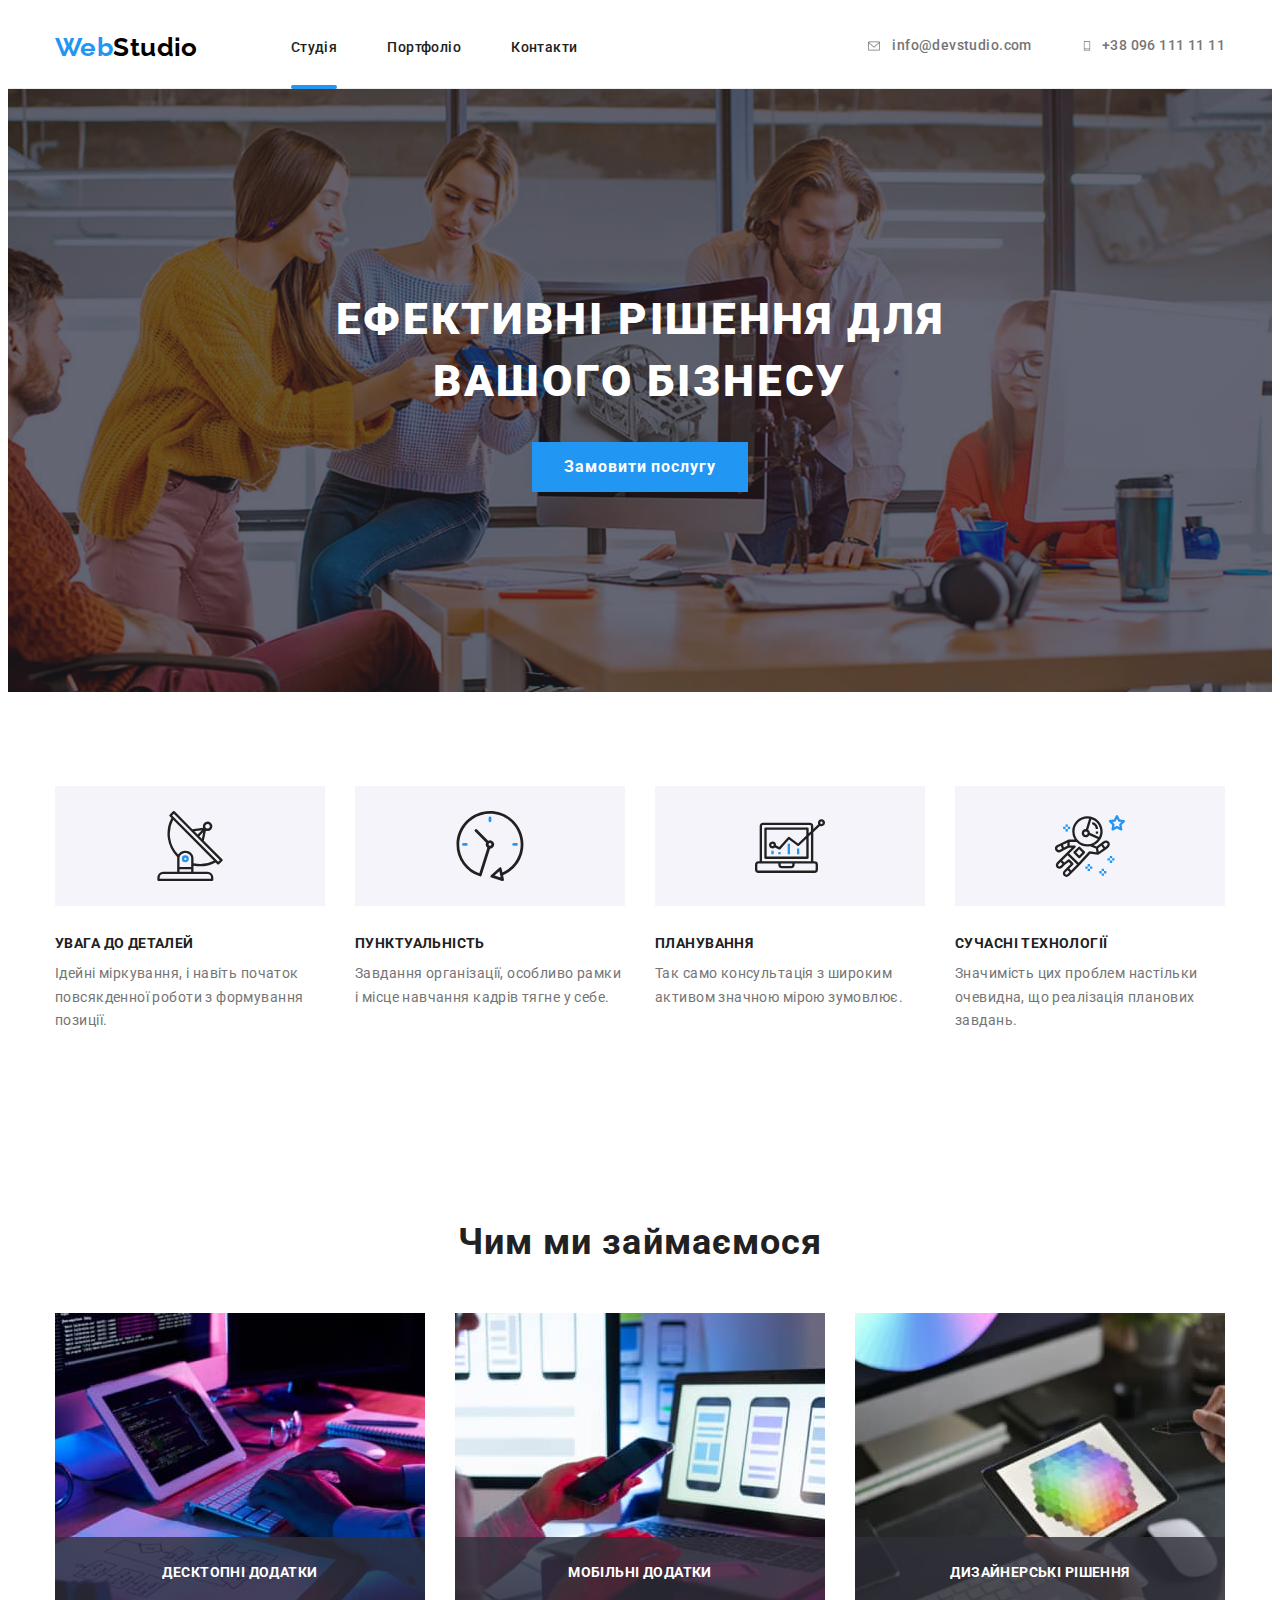
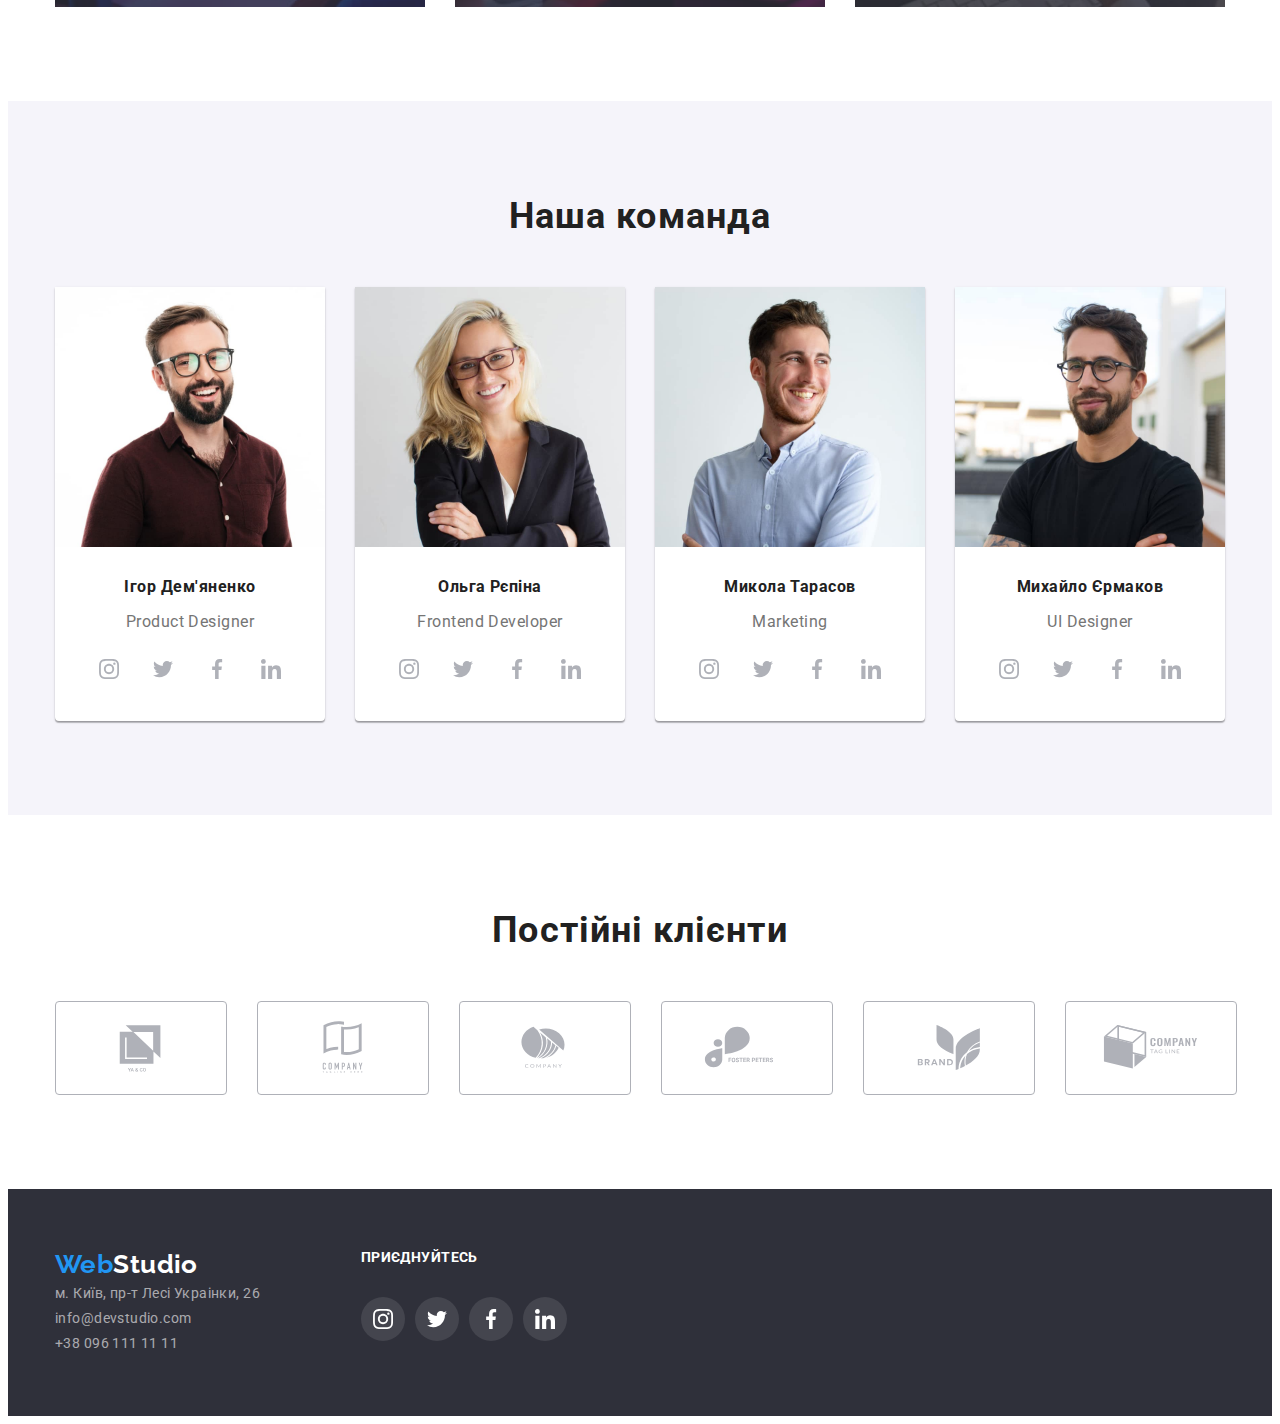
==== commit d468c5ab: "підкреслення навігації" ====
--- a/index.html
+++ b/index.html
@@ -24,13 +24,13 @@
         <nav class="header-nav">
           <ul class="list header-list">
             <li class="header-item">
-              <a class="link header-link" href="./index.html">Студія</a>
+              <a class="link header-link-accent header-link-accent-carent" href="./index.html">Студія</a>
             </li>
             <li class="header-item">
-              <a class="link header-link" href="./portfolio.html">Портфоліо</a>
+              <a class="link header-link-accent" href="./portfolio.html">Портфоліо</a>
             </li>
             <li class="header-item">
-              <a class="link header-link" href="#">Контакти</a>
+              <a class="link header-link-accent" href="#">Контакти</a>
             </li>
           </ul>
         </nav>
--- a/css/style.css
+++ b/css/style.css
@@ -127,10 +127,32 @@
 }
 
 .header-link {
+  font-weight: 500;
+  font-family: inherit;
+  
+}
+.header-link-accent {
+  position: relative;
   color: rgba(33, 33, 33, 1);
   font-weight: 500;
   font-family: inherit;
 }
+
+.header-link-accent-carent::after {
+  content: "";
+
+  position: absolute;
+  bottom: -34px;
+  left: 0;
+
+  display: block;
+  width: 100%;
+  height: 4px;
+
+  background-color: #2196f3;
+  border-radius: 2px;
+}
+
 .header-link-contact {
   color: var(--color-second-text);
   display: inline-flex;
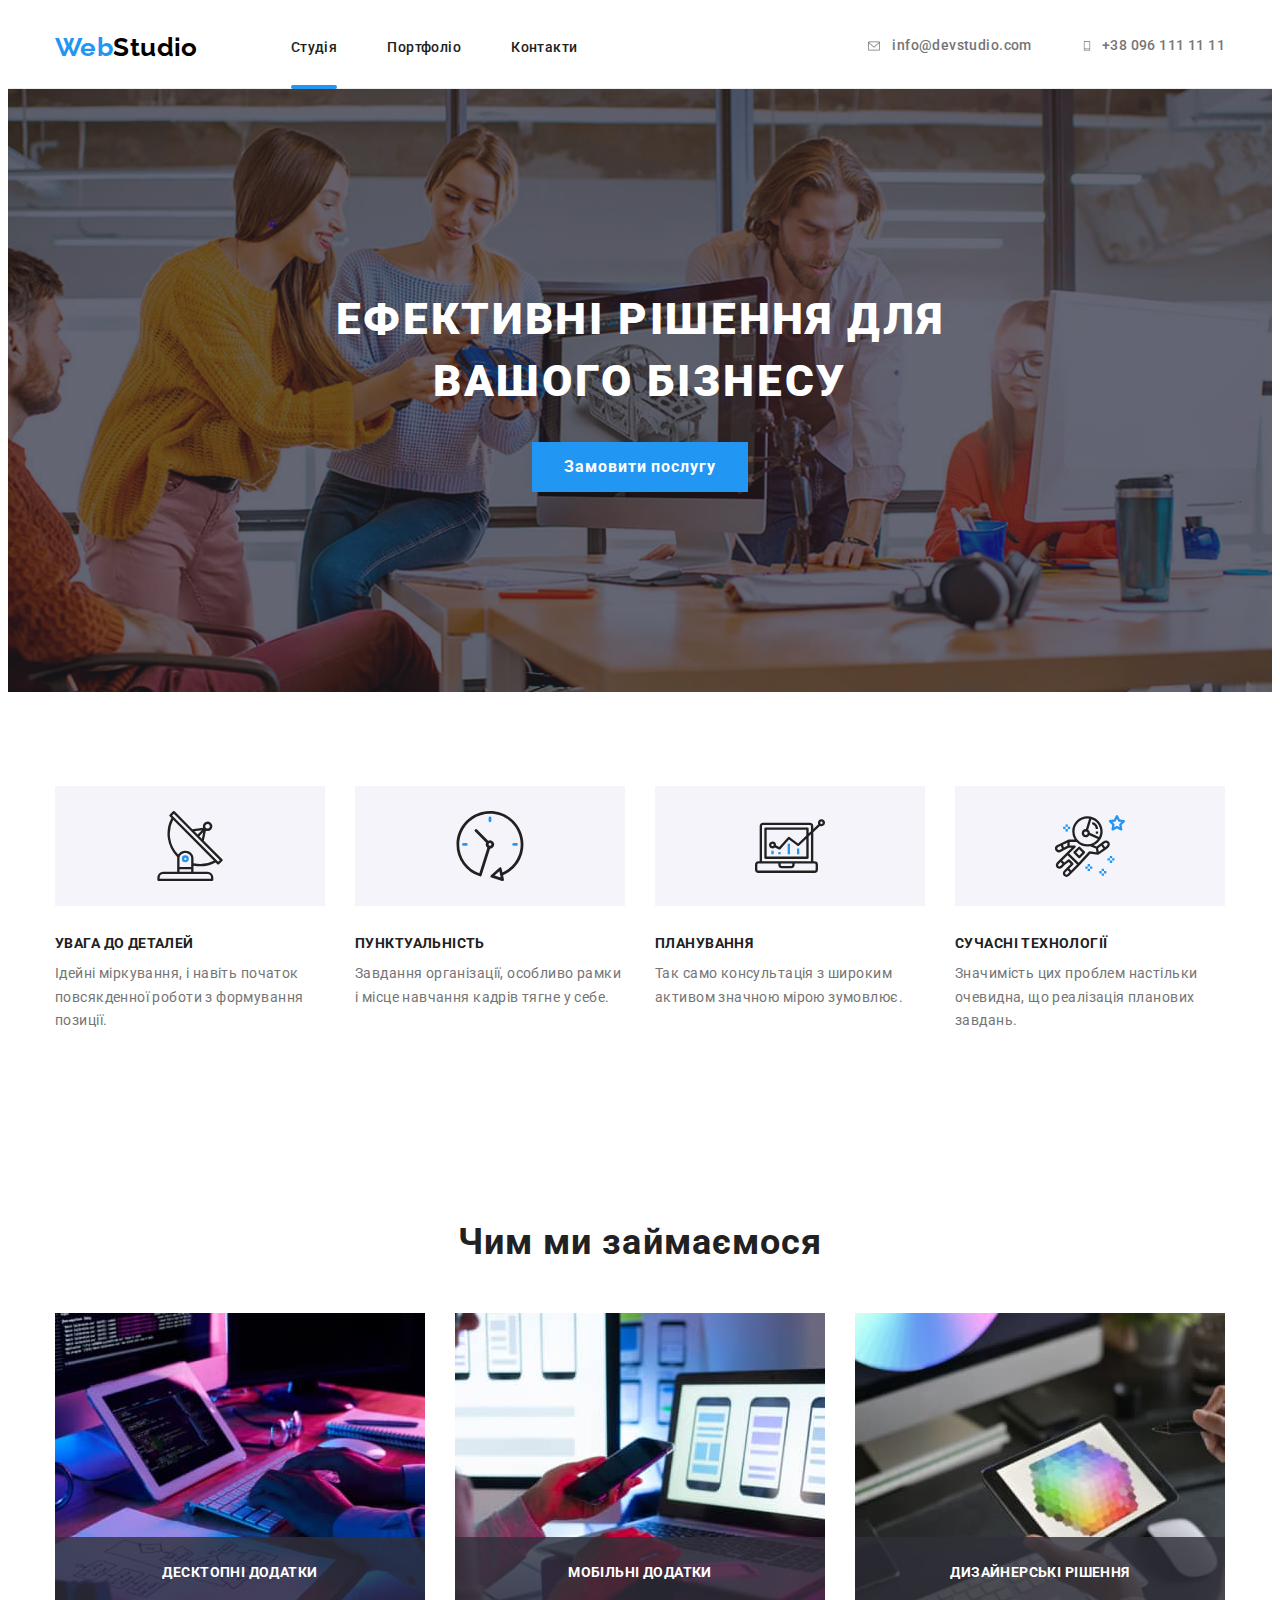
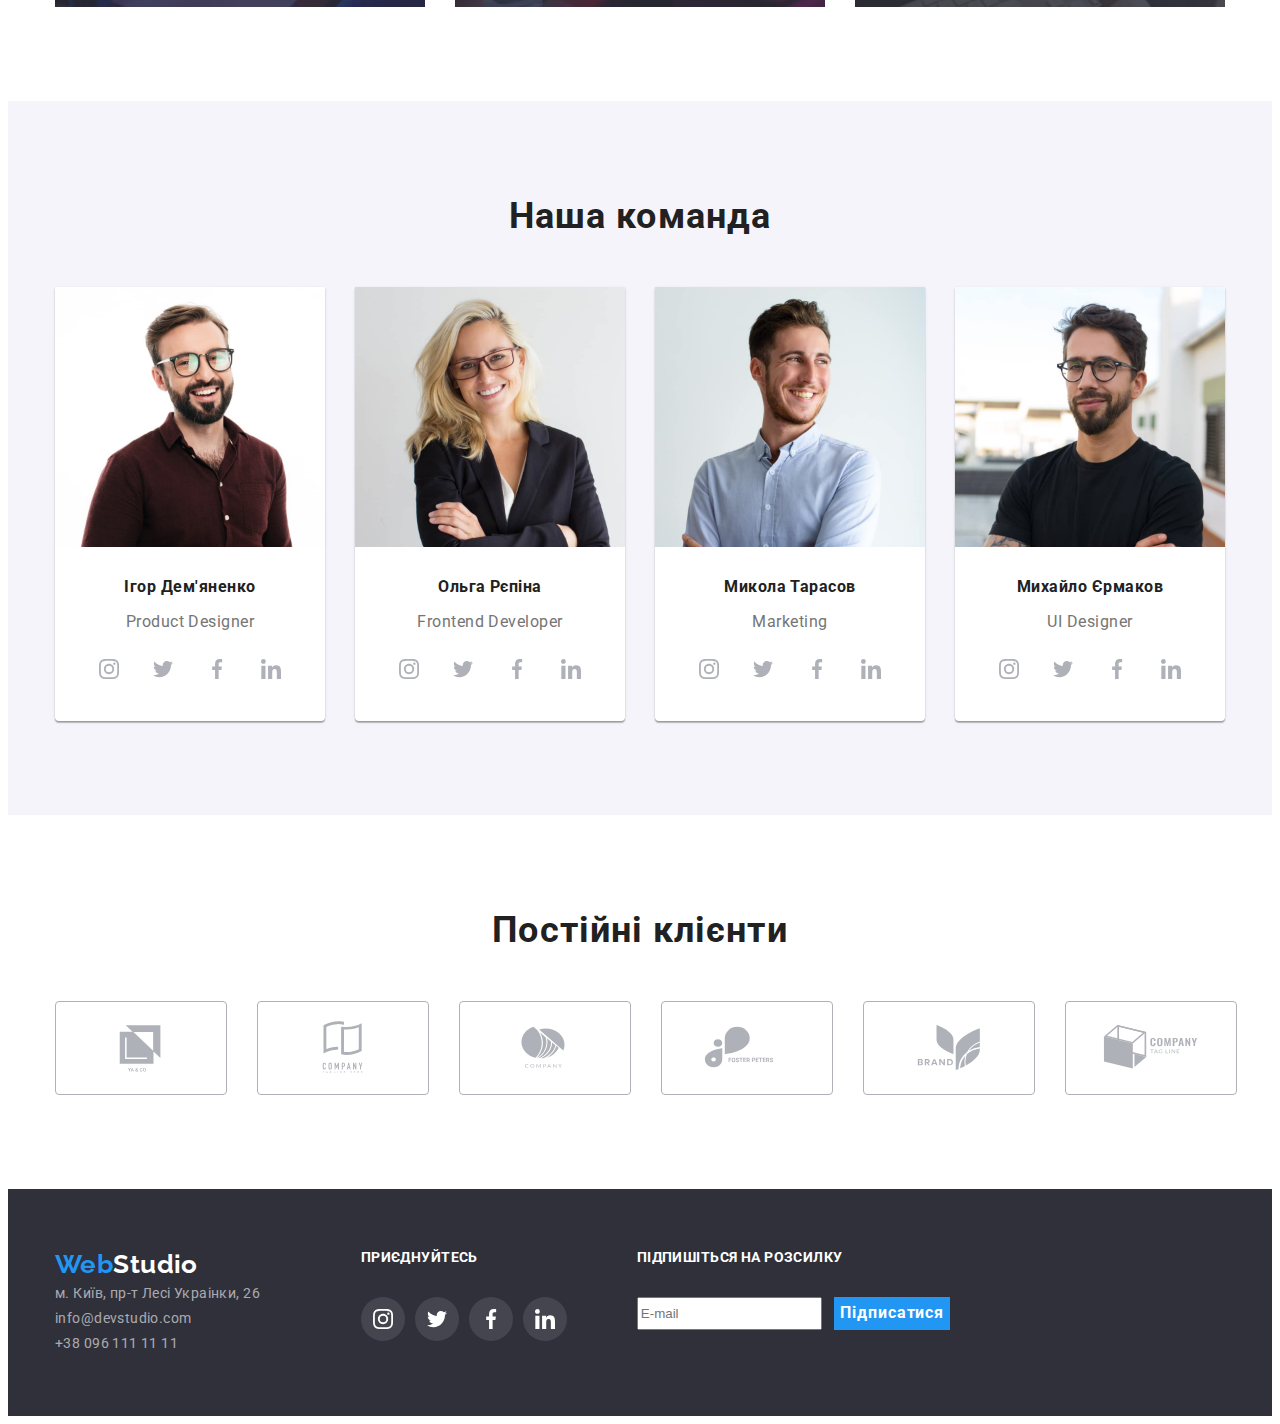
==== commit 2ae2752f: "форма" ====
--- a/index.html
+++ b/index.html
@@ -1,398 +1,355 @@
 <!DOCTYPE html>
 <html lang="uk">
-  <head>
-    <meta charset="UTF-8" />
-    <meta http-equiv="X-UA-Compatible" content="IE=edge" />
-    <meta name="viewport" content="width=device-width, initial-scale=1.0" />
-    <title>WebStudio</title>
-    <link rel="preconnect" href="https://fonts.googleapis.com" />
-    <link rel="preconnect" href="https://fonts.gstatic.com" crossorigin />
-    <link
-      href="https://fonts.googleapis.com/css2?family=Raleway:wght@700&family=Roboto:wght@400;500;700;900&display=swap"
-      rel="stylesheet"
-    />
-    <link rel="stylesheet" href="./css/style.css" />
-  </head>
-
-  <body>
-    <!------------ HEADER ------------->
-    <header class="header">
-      <div class="container">
-        <a class="link logo" href="/"
-            >Web<span class="logo-blac">Studio</span></a
-          >
-        <nav class="header-nav">
-          <ul class="list header-list">
-            <li class="header-item">
-              <a class="link header-link-accent header-link-accent-carent" href="./index.html">Студія</a>
-            </li>
-            <li class="header-item">
-              <a class="link header-link-accent" href="./portfolio.html">Портфоліо</a>
-            </li>
-            <li class="header-item">
-              <a class="link header-link-accent" href="#">Контакти</a>
-            </li>
-          </ul>
-        </nav>
+
+<head>
+  <meta charset="UTF-8" />
+  <meta http-equiv="X-UA-Compatible" content="IE=edge" />
+  <meta name="viewport" content="width=device-width, initial-scale=1.0" />
+  <title>WebStudio</title>
+  <link rel="preconnect" href="https://fonts.googleapis.com" />
+  <link rel="preconnect" href="https://fonts.gstatic.com" crossorigin />
+  <link href="https://fonts.googleapis.com/css2?family=Raleway:wght@700&family=Roboto:wght@400;500;700;900&display=swap"
+    rel="stylesheet" />
+  <link rel="stylesheet" href="./css/style.css" />
+</head>
+
+<body>
+  <!------------ HEADER ------------->
+  <header class="header">
+    <div class="container">
+      <a class="link logo" href="/">Web<span class="logo-blac">Studio</span></a>
+      <nav class="header-nav">
         <ul class="list header-list">
           <li class="header-item">
-            <a class="link header-link header-link-contact" href="mailto:info@devstudio.com">
-              <svg class="header-link-icon" width="16" height="12" >
-                <use href="./images/sprite.svg#icon-mail"></use>
-             </svg> info@devstudio.com</a>
+            <a class="link header-link-accent header-link-accent-carent" href="./index.html">Студія</a>
           </li>
           <li class="header-item">
-            <a class="link header-link header-link-contact" href="tel:+380961111111"
-              ><svg class="header-link-icon" width="10" height="16" >
-                <use href="./images/sprite.svg#icon-smartphone"></use>
-             </svg>+38 096 111 11 11</a>
+            <a class="link header-link-accent" href="./portfolio.html">Портфоліо</a>
+          </li>
+          <li class="header-item">
+            <a class="link header-link-accent" href="#">Контакти</a>
           </li>
         </ul>
-      </div>
-    </header>
-    
-    <!------------ MAIN ------------->  
-    <main>
-      <!------------ Hero ------------->
-      <section class="section hero">
-        <div class="container">
-          <h1 class="hero-title">Ефективні рішення для<br />вашого бізнесу</h1>
-
-          <button class="btn hero-btn" type="button" data-modal-open>Замовити послугу</button>
-        </div>
-      </section>
-      <!------------ Features ------------->
-      <section class="section Features">
-        <div class="container">
-          <!------------ Невидимий заголовок ----------->
-          <h2 class="features-titel visually-hidden">Наші особливості</h2>
-          <ul class="list features-list">
-            <li class="features-item">
-              <div class="bg-feeatures">
-              <svg class="features-img" width="70" height="70" >
+      </nav>
+      <ul class="list header-list">
+        <li class="header-item">
+          <a class="link header-link header-link-contact" href="mailto:info@devstudio.com">
+            <svg class="header-link-icon" width="16" height="12">
+              <use href="./images/sprite.svg#icon-mail"></use>
+            </svg> info@devstudio.com</a>
+        </li>
+        <li class="header-item">
+          <a class="link header-link header-link-contact" href="tel:+380961111111"><svg class="header-link-icon"
+              width="10" height="16">
+              <use href="./images/sprite.svg#icon-smartphone"></use>
+            </svg>+38 096 111 11 11</a>
+        </li>
+      </ul>
+    </div>
+  </header>
+
+  <!------------ MAIN ------------->
+  <main>
+    <!------------ Hero ------------->
+    <section class="section hero">
+      <div class="container">
+        <h1 class="hero-title">Ефективні рішення для<br />вашого бізнесу</h1>
+
+        <button class="btn hero-btn" type="button" data-modal-open>Замовити послугу</button>
+      </div>
+    </section>
+    <!------------ Features ------------->
+    <section class="section Features">
+      <div class="container">
+        <!------------ Невидимий заголовок ----------->
+        <h2 class="features-titel visually-hidden">Наші особливості</h2>
+        <ul class="list features-list">
+          <li class="features-item">
+            <div class="bg-feeatures">
+              <svg class="features-img" width="70" height="70">
                 <use href="./images/sprite.svg#icon-antenna"></use>
               </svg>
             </div>
-              <h3 class="features-subtitel">УВАГА ДО ДЕТАЛЕЙ</h3>
-              <p class="features-text">
-                Ідейні міркування, і навіть початок повсякденної роботи з
-                формування позиції.
-              </p>
-            </li>
-            <li class="features-item">
-              <div class="bg-feeatures">
-              <svg class="features-img" width="70" height="70" >
+            <h3 class="features-subtitel">УВАГА ДО ДЕТАЛЕЙ</h3>
+            <p class="features-text">
+              Ідейні міркування, і навіть початок повсякденної роботи з
+              формування позиції.
+            </p>
+          </li>
+          <li class="features-item">
+            <div class="bg-feeatures">
+              <svg class="features-img" width="70" height="70">
                 <use href="./images/sprite.svg#icon-clock"></use>
               </svg>
             </div>
-           
-              <h3 class="features-subtitel">ПУНКТУАЛЬНІСТЬ</h3>
-              <p class="features-text">
-                Завдання організації, особливо рамки і місце навчання кадрів
-                тягне у себе.
-              </p>
-            </li>
-            <li class="features-item">
-              <div class="bg-feeatures">
-              <svg class="features-img" width="70" height="70" >
+
+            <h3 class="features-subtitel">ПУНКТУАЛЬНІСТЬ</h3>
+            <p class="features-text">
+              Завдання організації, особливо рамки і місце навчання кадрів
+              тягне у себе.
+            </p>
+          </li>
+          <li class="features-item">
+            <div class="bg-feeatures">
+              <svg class="features-img" width="70" height="70">
                 <use href="./images/sprite.svg#icon-diagram"></use>
               </svg>
             </div>
-              <h3 class="features-subtitel">ПЛАНУВАННЯ</h3>
-              <p class="features-text">
-                Так само консультація з широким активом значною мірою зумовлює.
-              </p>
-            </li>
-            <li class="features-item">
-              <div class="bg-feeatures">
-              <svg class="features-img" width="70" height="70" >
+            <h3 class="features-subtitel">ПЛАНУВАННЯ</h3>
+            <p class="features-text">
+              Так само консультація з широким активом значною мірою зумовлює.
+            </p>
+          </li>
+          <li class="features-item">
+            <div class="bg-feeatures">
+              <svg class="features-img" width="70" height="70">
                 <use href="./images/sprite.svg#icon-astronaut"></use>
               </svg>
             </div>
-              <h3 class="features-subtitel">СУЧАСНІ ТЕХНОЛОГІЇ</h3>
-              <p class="features-text">
-                Значимість цих проблем настільки очевидна, що реалізація
-                планових завдань.
-              </p>
-            </li>
-          </ul>
-        </div>
-      </section>
-      <!------------ Workers ------------->
-      <section class="section workers">
-        <div class="container">
-          <h2 class="workers-titel">Чим ми займаємося</h2>
-          <ul class="list workers-list">
-            <li class="workers-item" data-application="Десктопні додатки">
-              <img
-                src="./images/workers/box1.jpg"
-                alt="процес роботи над версткою коду сторінки"
-                width="370"
-              />
-            </li>
-            <li class="workers-item" data-application="Мобільні додатки">
-              <img
-                src="./images/workers/box2.jpg"
-                alt="процес роботи над оформленням сторінки"
-                width="370"
-              />
-            </li>
-            <li class="workers-item" data-application="Дизайнерські рішення">
-              <img
-                src="./images/workers/box3.jpg"
-                alt="процес роботи над дизайном сторінки"
-                width="370"
-              />
-            </li>
-          </ul>
-        </div>
-      </section>
-      <!------------ Team ------------->
-      <section class="section team">
-        <div class="container">
-          <h2 class="team-titel">Наша команда</h2>
-          <ul class="list team-list">
-            <li class="team-item team-background">
-              <img
-                class="team-img"
-                src="./images/team/1img.jpg"
-                alt="чоловік в окулярах з бородою в бордовій сорочці"
-                width="270"
-              />
-              <div class="paddig-team">
+            <h3 class="features-subtitel">СУЧАСНІ ТЕХНОЛОГІЇ</h3>
+            <p class="features-text">
+              Значимість цих проблем настільки очевидна, що реалізація
+              планових завдань.
+            </p>
+          </li>
+        </ul>
+      </div>
+    </section>
+    <!------------ Workers ------------->
+    <section class="section workers">
+      <div class="container">
+        <h2 class="workers-titel">Чим ми займаємося</h2>
+        <ul class="list workers-list">
+          <li class="workers-item" data-application="Десктопні додатки">
+            <img src="./images/workers/box1.jpg" alt="процес роботи над версткою коду сторінки" width="370" />
+          </li>
+          <li class="workers-item" data-application="Мобільні додатки">
+            <img src="./images/workers/box2.jpg" alt="процес роботи над оформленням сторінки" width="370" />
+          </li>
+          <li class="workers-item" data-application="Дизайнерські рішення">
+            <img src="./images/workers/box3.jpg" alt="процес роботи над дизайном сторінки" width="370" />
+          </li>
+        </ul>
+      </div>
+    </section>
+    <!------------ Team ------------->
+    <section class="section team">
+      <div class="container">
+        <h2 class="team-titel">Наша команда</h2>
+        <ul class="list team-list">
+          <li class="team-item team-background">
+            <img class="team-img" src="./images/team/1img.jpg" alt="чоловік в окулярах з бородою в бордовій сорочці"
+              width="270" />
+            <div class="paddig-team">
               <h3 class="team-subtitel">Ігор Дем'яненко</h3>
               <p class="team-text">Product Designer</p>
               <ul class="list cocials-list-team">
                 <li class="cocials-icon-item">
                   <a class="cocials-link" href="">
-                    <svg class="cocials-icon-team" width="20" height="20" >
+                    <svg class="cocials-icon-team" width="20" height="20">
                       <use href="./images/sprite.svg#icon-instagram"></use>
                     </svg>
                   </a>
                 </li>
                 <li class="cocials-icon-item">
                   <a class="cocials-link" href="">
-                    <svg class="cocials-icon-team" width="20" height="20" >
-                    <use href="./images/sprite.svg#icon-twitter"></use>
-                  </svg></a>
-                </li>
-                <li class="cocials-icon-item">
-                  <a class="cocials-link" href="">
-                    <svg class="cocials-icon-team" width="20" height="20" >
-                    <use href="./images/sprite.svg#icon-facebook"></use>
-                  </svg></a>
-                </li>
-                <li class="cocials-icon-item">
-                  <a class="cocials-link" href="">
-                    <svg class="cocials-icon-team" width="20" height="20" >
-                    <use href="./images/sprite.svg#icon-linkedin"></use>
-                  </svg></a>
+                    <svg class="cocials-icon-team" width="20" height="20">
+                      <use href="./images/sprite.svg#icon-twitter"></use>
+                    </svg></a>
+                </li>
+                <li class="cocials-icon-item">
+                  <a class="cocials-link" href="">
+                    <svg class="cocials-icon-team" width="20" height="20">
+                      <use href="./images/sprite.svg#icon-facebook"></use>
+                    </svg></a>
+                </li>
+                <li class="cocials-icon-item">
+                  <a class="cocials-link" href="">
+                    <svg class="cocials-icon-team" width="20" height="20">
+                      <use href="./images/sprite.svg#icon-linkedin"></use>
+                    </svg></a>
                 </li>
               </ul>
             </div>
-            </li>
-            <li class="team-item team-background">
-              <img
-                class="team-img"
-                src="./images/team/2img.jpg"
-                alt="гарна білява жінка в чорному жекеті"
-                width="270"
-              />
-              <div class="paddig-team">
+          </li>
+          <li class="team-item team-background">
+            <img class="team-img" src="./images/team/2img.jpg" alt="гарна білява жінка в чорному жекеті" width="270" />
+            <div class="paddig-team">
               <h3 class="team-subtitel">Ольга Рєпіна</h3>
               <p class="team-text">Frontend Developer</p>
               <ul class="list cocials-list-team">
                 <li class="cocials-icon-item">
                   <a class="cocials-link" href="">
-                    <svg class="cocials-icon-team" width="20" height="20" >
+                    <svg class="cocials-icon-team" width="20" height="20">
                       <use href="./images/sprite.svg#icon-instagram"></use>
                     </svg>
                   </a>
                 </li>
                 <li class="cocials-icon-item">
                   <a class="cocials-link" href="">
-                    <svg class="cocials-icon-team" width="20" height="20" >
-                    <use href="./images/sprite.svg#icon-twitter"></use>
-                  </svg></a>
-                </li>
-                <li class="cocials-icon-item">
-                  <a class="cocials-link" href="">
-                    <svg class="cocials-icon-team" width="20" height="20" >
-                    <use href="./images/sprite.svg#icon-facebook"></use>
-                  </svg></a>
-                </li>
-                <li class="cocials-icon-item">
-                  <a class="cocials-link" href="">
-                    <svg class="cocials-icon-team" width="20" height="20" >
-                    <use href="./images/sprite.svg#icon-linkedin"></use>
-                  </svg></a>
+                    <svg class="cocials-icon-team" width="20" height="20">
+                      <use href="./images/sprite.svg#icon-twitter"></use>
+                    </svg></a>
+                </li>
+                <li class="cocials-icon-item">
+                  <a class="cocials-link" href="">
+                    <svg class="cocials-icon-team" width="20" height="20">
+                      <use href="./images/sprite.svg#icon-facebook"></use>
+                    </svg></a>
+                </li>
+                <li class="cocials-icon-item">
+                  <a class="cocials-link" href="">
+                    <svg class="cocials-icon-team" width="20" height="20">
+                      <use href="./images/sprite.svg#icon-linkedin"></use>
+                    </svg></a>
                 </li>
               </ul>
-              </div>
-            </li>
-            <li class="team-item team-background">
-              <img
-                class="team-img"
-                src="./images/team/3img.jpg"
-                alt="чоловік в блакитній сорочці без окулярів і борди"
-                width="270"
-              />
-              <div class="paddig-team">
+            </div>
+          </li>
+          <li class="team-item team-background">
+            <img class="team-img" src="./images/team/3img.jpg" alt="чоловік в блакитній сорочці без окулярів і борди"
+              width="270" />
+            <div class="paddig-team">
               <h3 class="team-subtitel">Микола Тарасов</h3>
               <p class="team-text">Marketing</p>
               <ul class="list cocials-list-team">
                 <li class="cocials-icon-item">
                   <a class="cocials-link" href="">
-                    <svg class="cocials-icon-team" width="20" height="20" >
+                    <svg class="cocials-icon-team" width="20" height="20">
                       <use href="./images/sprite.svg#icon-instagram"></use>
                     </svg>
                   </a>
                 </li>
                 <li class="cocials-icon-item">
                   <a class="cocials-link" href="">
-                    <svg class="cocials-icon-team" width="20" height="20" >
-                    <use href="./images/sprite.svg#icon-twitter"></use>
-                  </svg></a>
-                </li>
-                <li class="cocials-icon-item">
-                  <a class="cocials-link" href="">
-                    <svg class="cocials-icon-team" width="20" height="20" >
-                    <use href="./images/sprite.svg#icon-facebook"></use>
-                  </svg></a>
-                </li>
-                <li class="cocials-icon-item">
-                  <a class="cocials-link" href="">
-                    <svg class="cocials-icon-team" width="20" height="20" >
-                    <use href="./images/sprite.svg#icon-linkedin"></use>
-                  </svg></a>
+                    <svg class="cocials-icon-team" width="20" height="20">
+                      <use href="./images/sprite.svg#icon-twitter"></use>
+                    </svg></a>
+                </li>
+                <li class="cocials-icon-item">
+                  <a class="cocials-link" href="">
+                    <svg class="cocials-icon-team" width="20" height="20">
+                      <use href="./images/sprite.svg#icon-facebook"></use>
+                    </svg></a>
+                </li>
+                <li class="cocials-icon-item">
+                  <a class="cocials-link" href="">
+                    <svg class="cocials-icon-team" width="20" height="20">
+                      <use href="./images/sprite.svg#icon-linkedin"></use>
+                    </svg></a>
                 </li>
               </ul>
             </div>
-            </li>
-            <li class="team-item team-background">
-              <img
-                class="team-img"
-                src="./images/team/4img.jpg"
-                alt="чоловік в окулярах з бородою в чорній футболці"
-                width="270"
-              />
-              <div class="paddig-team">
+          </li>
+          <li class="team-item team-background">
+            <img class="team-img" src="./images/team/4img.jpg" alt="чоловік в окулярах з бородою в чорній футболці"
+              width="270" />
+            <div class="paddig-team">
               <h3 class="team-subtitel">Михайло Єрмаков</h3>
               <p class="team-text">UI Designer</p>
               <ul class="list cocials-list-team">
                 <li class="cocials-icon-item">
                   <a class="cocials-link" href="">
-                    <svg class="cocials-icon-team" width="20" height="20" >
+                    <svg class="cocials-icon-team" width="20" height="20">
                       <use href="./images/sprite.svg#icon-instagram"></use>
                     </svg>
                   </a>
                 </li>
                 <li class="cocials-icon-item">
                   <a class="cocials-link" href="">
-                    <svg class="cocials-icon-team" width="20" height="20" >
-                    <use href="./images/sprite.svg#icon-twitter"></use>
-                  </svg></a>
-                </li>
-                <li class="cocials-icon-item">
-                  <a class="cocials-link" href="">
-                    <svg class="cocials-icon-team" width="20" height="20" >
-                    <use href="./images/sprite.svg#icon-facebook"></use>
-                  </svg></a>
-                </li>
-                <li class="cocials-icon-item">
-                  <a class="cocials-link" href="">
-                    <svg class="cocials-icon-team" width="20" height="20" >
-                    <use href="./images/sprite.svg#icon-linkedin"></use>
-                  </svg></a>
+                    <svg class="cocials-icon-team" width="20" height="20">
+                      <use href="./images/sprite.svg#icon-twitter"></use>
+                    </svg></a>
+                </li>
+                <li class="cocials-icon-item">
+                  <a class="cocials-link" href="">
+                    <svg class="cocials-icon-team" width="20" height="20">
+                      <use href="./images/sprite.svg#icon-facebook"></use>
+                    </svg></a>
+                </li>
+                <li class="cocials-icon-item">
+                  <a class="cocials-link" href="">
+                    <svg class="cocials-icon-team" width="20" height="20">
+                      <use href="./images/sprite.svg#icon-linkedin"></use>
+                    </svg></a>
                 </li>
               </ul>
             </div>
-            </li>
-          </ul>
-        </div>
-      </section>
-      <!------------ Client ------------->
-      <section class="section client">
-        <div class="container">
-          <h2 class="client-titel">Постійні клієнти</h2>
-          <ul class="list client-list">
-            <li class="customers-item">
-              
-              <div class="bg-client">
-              <svg class="client-icon" width="106" height="60" >
+          </li>
+        </ul>
+      </div>
+    </section>
+    <!------------ Client ------------->
+    <section class="section client">
+      <div class="container">
+        <h2 class="client-titel">Постійні клієнти</h2>
+        <ul class="list client-list">
+          <li class="customers-item">
+
+            <div class="bg-client">
+              <svg class="client-icon" width="106" height="60">
                 <use href="/images/sprite.svg#icon-Logo"></use>
-             </svg>
-            </div>
-            </li>
-            <li class="customers-item">
-              <div class="bg-client">
-              <svg class="client-icon" width="106" height="60" >
+              </svg>
+            </div>
+          </li>
+          <li class="customers-item">
+            <div class="bg-client">
+              <svg class="client-icon" width="106" height="60">
                 <use href="/images/sprite.svg#icon-Logo-1"></use>
-             </svg>
-             </div>
-            </li>
-            <li class="customers-item">
-              <div class="bg-client">
-              <svg class="client-icon" width="106" height="60" >
+              </svg>
+            </div>
+          </li>
+          <li class="customers-item">
+            <div class="bg-client">
+              <svg class="client-icon" width="106" height="60">
                 <use href="/images/sprite.svg#icon-Logo-2"></use>
-             </svg>
-             </div>
-            </li>
-            <li class="customers-item">
-              <div class="bg-client">
-              <svg class="client-icon" width="106" height="60" >
+              </svg>
+            </div>
+          </li>
+          <li class="customers-item">
+            <div class="bg-client">
+              <svg class="client-icon" width="106" height="60">
                 <use href="/images/sprite.svg#icon-Logo-3"></use>
-             </svg>
-             </div>
-            </li>
-            <li class="customers-item">
-              <div class="bg-client">
-              <svg class="client-icon" width="106" height="60" >
+              </svg>
+            </div>
+          </li>
+          <li class="customers-item">
+            <div class="bg-client">
+              <svg class="client-icon" width="106" height="60">
                 <use href="/images/sprite.svg#icon-Logo-4"></use>
-             </svg>
-             </div>
-            </li>
-            <li class="customers-item">
-              <div class="bg-client">
-              <svg class="client-icon" width="106" height="60" >
+              </svg>
+            </div>
+          </li>
+          <li class="customers-item">
+            <div class="bg-client">
+              <svg class="client-icon" width="106" height="60">
                 <use href="/images/sprite.svg#icon-Logo-5"></use>
-             </svg>
-             </div>
-            </li>
-          </ul>
-        </div>
-      </section>
-    </main>
-
-    <!------------FOOTER ------------>
-
-    <footer class="footer">
-      <div class="container">
-        <div class="footer-wrap">
-          <div>
-          <a class="link logo" href="/"
-            >Web<span class="logo-whayte">Studio</span></a
-          >
+              </svg>
+            </div>
+          </li>
+        </ul>
+      </div>
+    </section>
+  </main>
+
+  <!------------FOOTER ------------>
+
+  <footer class="footer">
+    <div class="container">
+      <div class="footer-wrap">
+        <div>
+          <a class="link logo" href="/">Web<span class="logo-whayte">Studio</span></a>
           <address class="address">
             <ul class="list footer-list">
               <li class="footer-item">
-                <a
-                  class="link footer-link"
-                  href="https://goo.gl/maps/CPtrU1FHBa2aNyZL9"
-                  target="_blank"
-                  rel="noopener noreferrer nofollow"
-                  >м. Київ, пр-т Лесі Украінки, 26</a
-                >
+                <a class="link footer-link" href="https://goo.gl/maps/CPtrU1FHBa2aNyZL9" target="_blank"
+                  rel="noopener noreferrer nofollow">м. Київ, пр-т Лесі Украінки, 26</a>
               </li>
               <li class="footer-item">
-                <a class="link footer-link" href="mailto:info@devstudio.com"
-                  >info@devstudio.com</a
-                >
+                <a class="link footer-link" href="mailto:info@devstudio.com">info@devstudio.com</a>
               </li>
               <li class="footer-item">
-                <a class="link footer-link" href="tel:+380961111111"
-                  >+38 096 111 11 11</a
-                >
+                <a class="link footer-link" href="tel:+380961111111">+38 096 111 11 11</a>
               </li>
             </ul>
           </address>
@@ -403,43 +360,85 @@
             <ul class="list cocials-list">
               <li class="cocials-icon-item">
                 <a class="cocials-link" href="">
-                  <svg class="cocials-icon-footer" width="20" height="20" >
+                  <svg class="cocials-icon-footer" width="20" height="20">
                     <use href="./images/sprite.svg#icon-instagram"></use>
                   </svg>
                 </a>
               </li>
               <li class="cocials-icon-item">
                 <a class="cocials-link" href="">
-                  <svg class="cocials-icon-footer" width="20" height="20" >
-                  <use href="./images/sprite.svg#icon-twitter"></use>
-                </svg></a>
+                  <svg class="cocials-icon-footer" width="20" height="20">
+                    <use href="./images/sprite.svg#icon-twitter"></use>
+                  </svg></a>
               </li>
               <li class="cocials-icon-item">
                 <a class="cocials-link" href="">
-                  <svg class="cocials-icon-footer" width="20" height="20" >
-                  <use href="./images/sprite.svg#icon-facebook"></use>
-                </svg></a>
+                  <svg class="cocials-icon-footer" width="20" height="20">
+                    <use href="./images/sprite.svg#icon-facebook"></use>
+                  </svg></a>
               </li>
               <li class="cocials-icon-item">
                 <a class="cocials-link" href="">
-                  <svg class="cocials-icon-footer" width="20" height="20" >
-                  <use href="./images/sprite.svg#icon-linkedin"></use>
-                </svg></a>
+                  <svg class="cocials-icon-footer" width="20" height="20">
+                    <use href="./images/sprite.svg#icon-linkedin"></use>
+                  </svg></a>
               </li>
             </ul>
           </div>
         </div>
-      </div>
-    </footer>
-
-     <!--====== Nodal window ======-->
-     <div class="backdrop is-hidden" data-modal>
-      <div class="modal">
-        <button class="modal-btn" type="button" data-modal-close>X</button>
-      </div>
-     </div>
-
-     <!--=========== SCRIPT ===========-->
-     <script src="./js/modal.js"></script>
-  </body>
-</html>
+        <div>
+          <p class="cocials-titel">Підпишіться на розсилку</p>
+          <form class="form" name="" autocomplete="on" novalidate>
+            <div class="footer-input">
+              <!-- <label for=""></label> -->
+              <input type="email" name="" placeholder="E-mail">
+              <button class="btn" type="submit">Підписатися</button>
+            </div>
+          </form>
+        </div>
+      </div>
+  </footer>
+
+  <!--====== Nodal window ======-->
+  <div class="backdrop is-hidden" data-modal>
+    <div class="modal">
+      <p>Залиште свої дані, ми вам передзвонимо</p>
+      <form class="modal-form">
+        <div>
+          <label for="">
+            <span>Ім'я</span>
+            <input type="text" name="Ім'я">
+          </label>
+
+          <label for="">
+            <span>Телефон</span>
+            <input type="tel" name="Телефон">
+          </label>
+
+          <label for="">
+            <span>Пошта</span>
+            <input type="email" name="Пошта">
+          </label>
+        </div>
+
+        <label for="">
+          <span>Коментар</span>
+          <textarea name="Коментар" id="" cols="30" rows="10" placeholder="Введіть текст"></textarea>
+        </label>
+        <div>
+          <input type="checkbox">
+          <p>Погоджуюся з розсилкою та приймаю
+            <span><a href="">Умови договору</a> </span>
+          </p>
+        </div>
+        <button class="btn" type="submit">Відправити</button>
+      </form>
+      <button class="modal-btn" type="button" data-modal-close>X</button>
+    </div>
+  </div>
+
+  <!--=========== SCRIPT ===========-->
+  <script src="./js/modal.js"></script>
+</body>
+
+</html>--- a/css/style.css
+++ b/css/style.css
@@ -129,7 +129,6 @@
 .header-link {
   font-weight: 500;
   font-family: inherit;
-  
 }
 .header-link-accent {
   position: relative;
@@ -275,12 +274,12 @@
   display: flex;
   align-items: center;
   justify-content: center;
- 
+
   position: absolute;
   left: 0;
   bottom: 0;
 
-  color: #FFFFFF;
+  color: #ffffff;
   font-weight: 700;
   font-size: 14px;
   line-height: calc(16 / 14);
@@ -288,11 +287,10 @@
   text-transform: uppercase;
 
   width: 100%;
-  height: 70px;  
-
-  background-color: rgba(47, 48, 58, 0.8);;
-}
-
+  height: 70px;
+
+  background-color: rgba(47, 48, 58, 0.8);
+}
 
 /* .workers-item:not(:last-child) {
   margin-right: 30px;
@@ -359,6 +357,15 @@
   box-shadow: 0px 1px 3px rgba(0, 0, 0, 0.12), 0px 1px 1px rgba(0, 0, 0, 0.14),
     0px 2px 1px rgba(0, 0, 0, 0.2);
   border-radius: 0px 0px 4px 4px;
+}
+.team-item {
+  overflow: hidden;
+}
+.team-img {
+  transition: transform 800ms;
+}
+.team-item:hover .team-img {
+  transform: scale(1.2);
 }
 /* ------------client------------ */
 .client-titel {
@@ -389,14 +396,13 @@
 .bg-client:focus {
   border-color: #2196f3;
   cursor: pointer;
-  }
+}
 .bg-client {
   background-color: rgb(255, 255, 255);
   width: 170px;
   height: 92px;
   border: 1px solid #afb1b8;
   border-radius: 4px;
-  
 }
 
 /*  ------------footer ------------ */
@@ -424,12 +430,10 @@
   text-transform: uppercase;
   color: #ffffff;
   margin-bottom: 32px;
-  
 }
 .cocials-list {
   display: flex;
   gap: 10px;
-  
 }
 .cocials-icon-item {
   width: 44px;
@@ -461,7 +465,10 @@
 }
 .cocials-icon-footer {
   fill: #ffffff;
-  
+}
+.footer-input {
+  display: flex;
+  gap: 12px;
 }
 
 /* ------------Portfolio------------ */
@@ -502,9 +509,8 @@
 }
 .background-portfolio:hover,
 .background-portfolio:focus {
-  box-shadow: 0px 1px 1px rgba(0, 0, 0, 0.12), 
-  0px 4px 4px rgba(0, 0, 0, 0.06),
-  1px 4px 6px rgba(0, 0, 0, 0.16);
+  box-shadow: 0px 1px 1px rgba(0, 0, 0, 0.12), 0px 4px 4px rgba(0, 0, 0, 0.06),
+    1px 4px 6px rgba(0, 0, 0, 0.16);
 }
 .portfolio-sabtitel {
   color: var(--color-text);
@@ -525,6 +531,37 @@
   gap: 30px;
   margin-top: 34px;
 }
+.portfolio-list-wrap {
+  position: relative;
+  overflow: hidden;
+}
+.portfolio-list-overlay {
+  transform: translateY(100%);
+
+  font-size: 18px;
+  line-height: calc(28 / 18);
+  letter-spacing: 0.03em;
+  color: var(--color-cap-text);
+
+  position: absolute;
+  bottom: 0;
+  left: 0;
+  width: 100%;
+  height: 100%;
+  padding: 63px 24px;
+
+  box-sizing: border-box;
+
+  background-color: rgba(33, 150, 243, 0.8);
+  transition: transform 400ms ease-in;
+}
+.background-portfolio:hover .portfolio-list-overlay {
+  transform: translateY(0);
+}
+
+.portfolio-img {
+}
+
 /* ========== Modal window ========== */
 .backdrop {
   position: fixed;
@@ -533,7 +570,7 @@
 
   width: 100%;
   height: 100%;
-  
+
   background-color: rgba(0, 0, 0, 0.3);
 
   transition: opacity 250ms ease-in-out, visibility 250ms ease-in-out;
@@ -553,9 +590,8 @@
   height: 581px;
 
   background-color: #fff;
-  box-shadow: 0px 1px 3px rgba(0, 0, 0, 0.12), 
-  0px 1px 1px rgba(0, 0, 0, 0.14), 
-  0px 2px 1px rgba(0, 0, 0, 0.2);
+  box-shadow: 0px 1px 3px rgba(0, 0, 0, 0.12), 0px 1px 1px rgba(0, 0, 0, 0.14),
+    0px 2px 1px rgba(0, 0, 0, 0.2);
   border-radius: 4px;
 
   transform: translate(-50%, -50%);
@@ -568,9 +604,9 @@
   border-radius: 50%;
   width: 30px;
   height: 30px;
-  background-color: #FFFFFF;
+  background-color: #ffffff;
   border: 1px solid rgba(0, 0, 0, 0.1);
-  
+
   cursor: pointer;
 }
 .modal-btn:hover,
